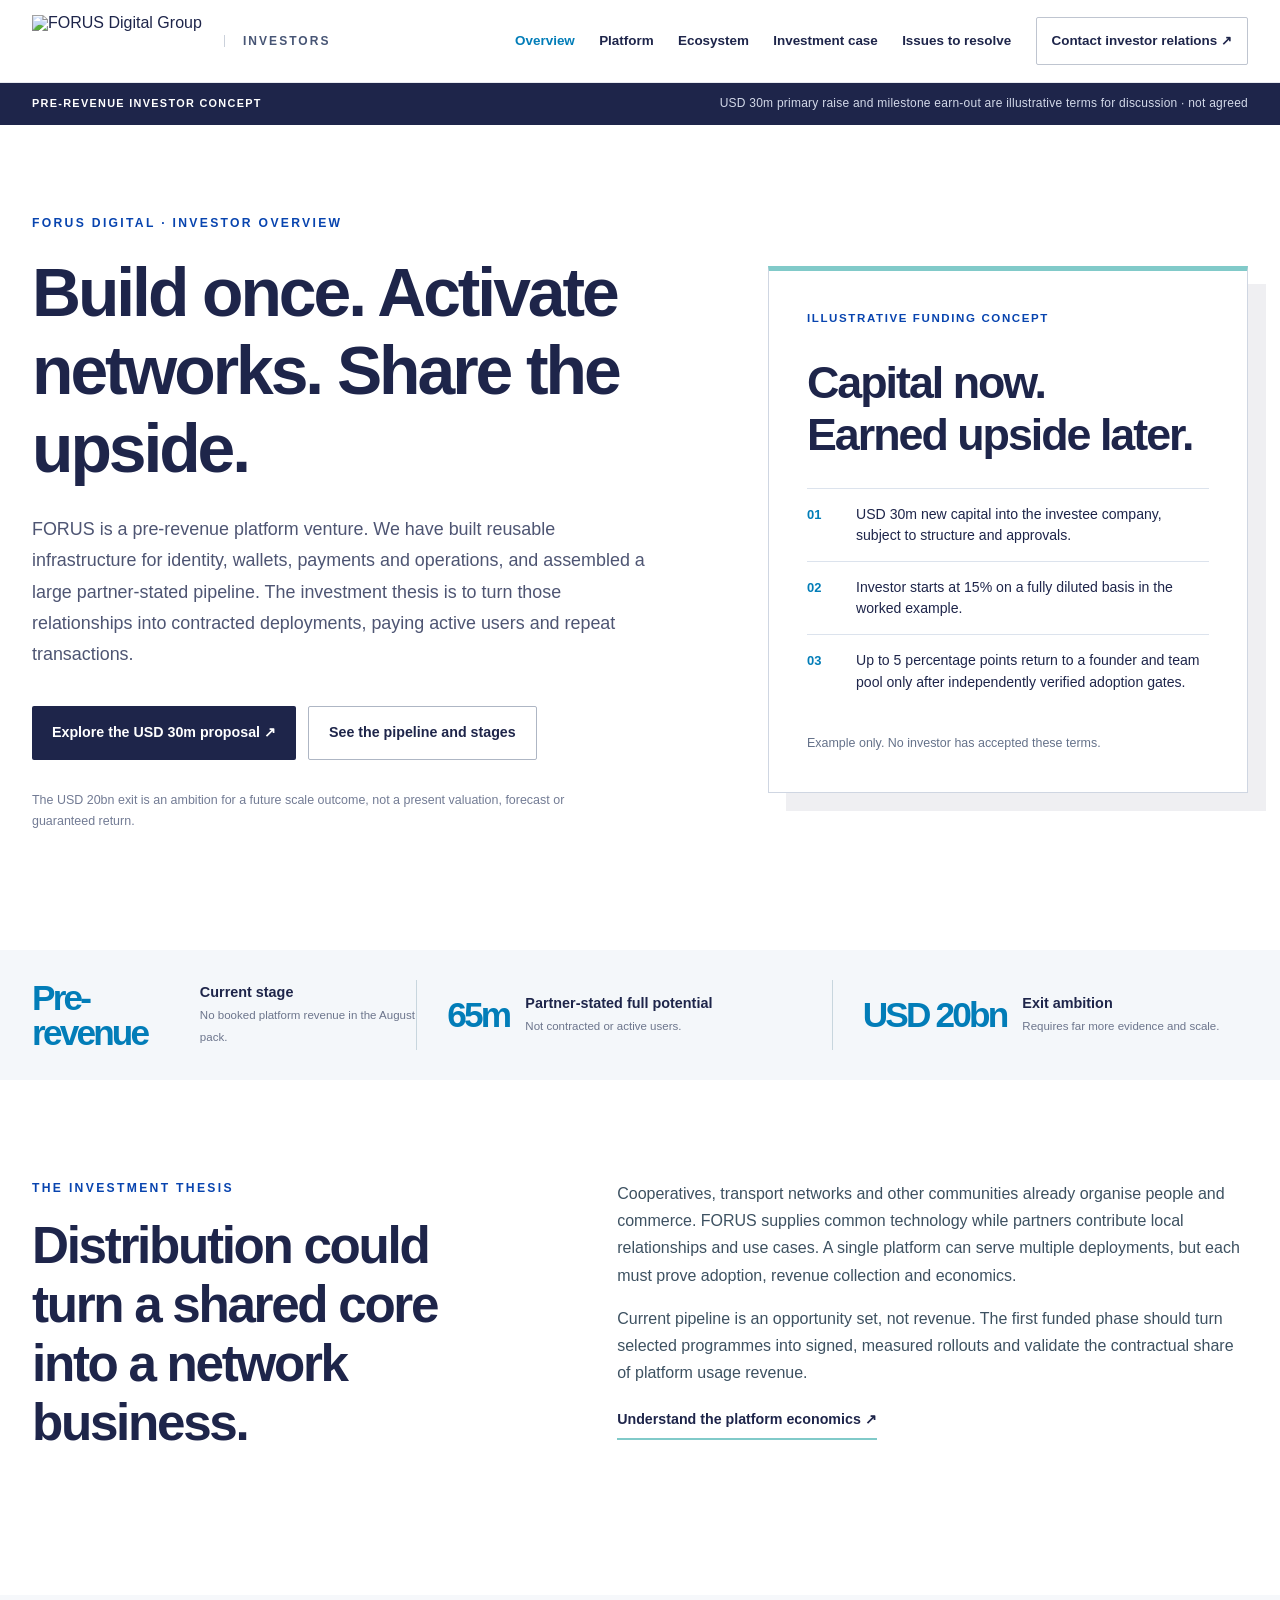
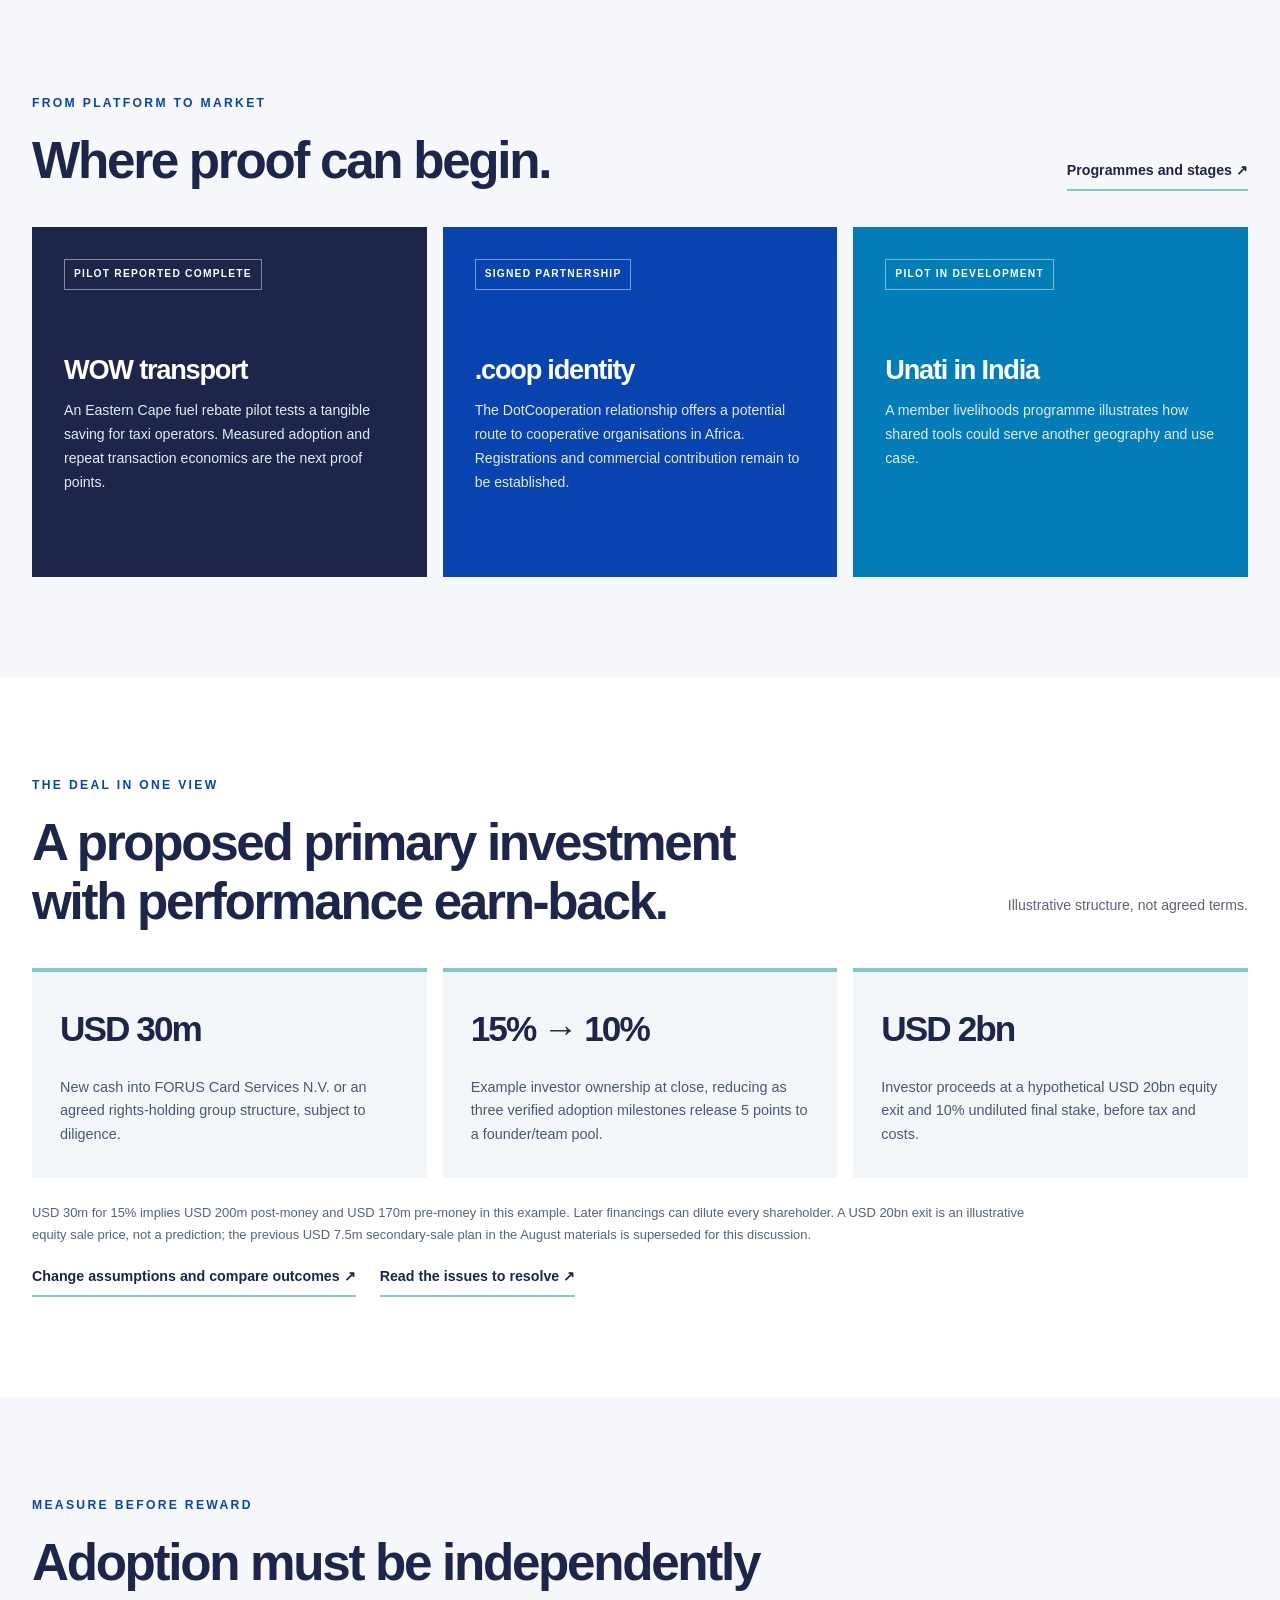
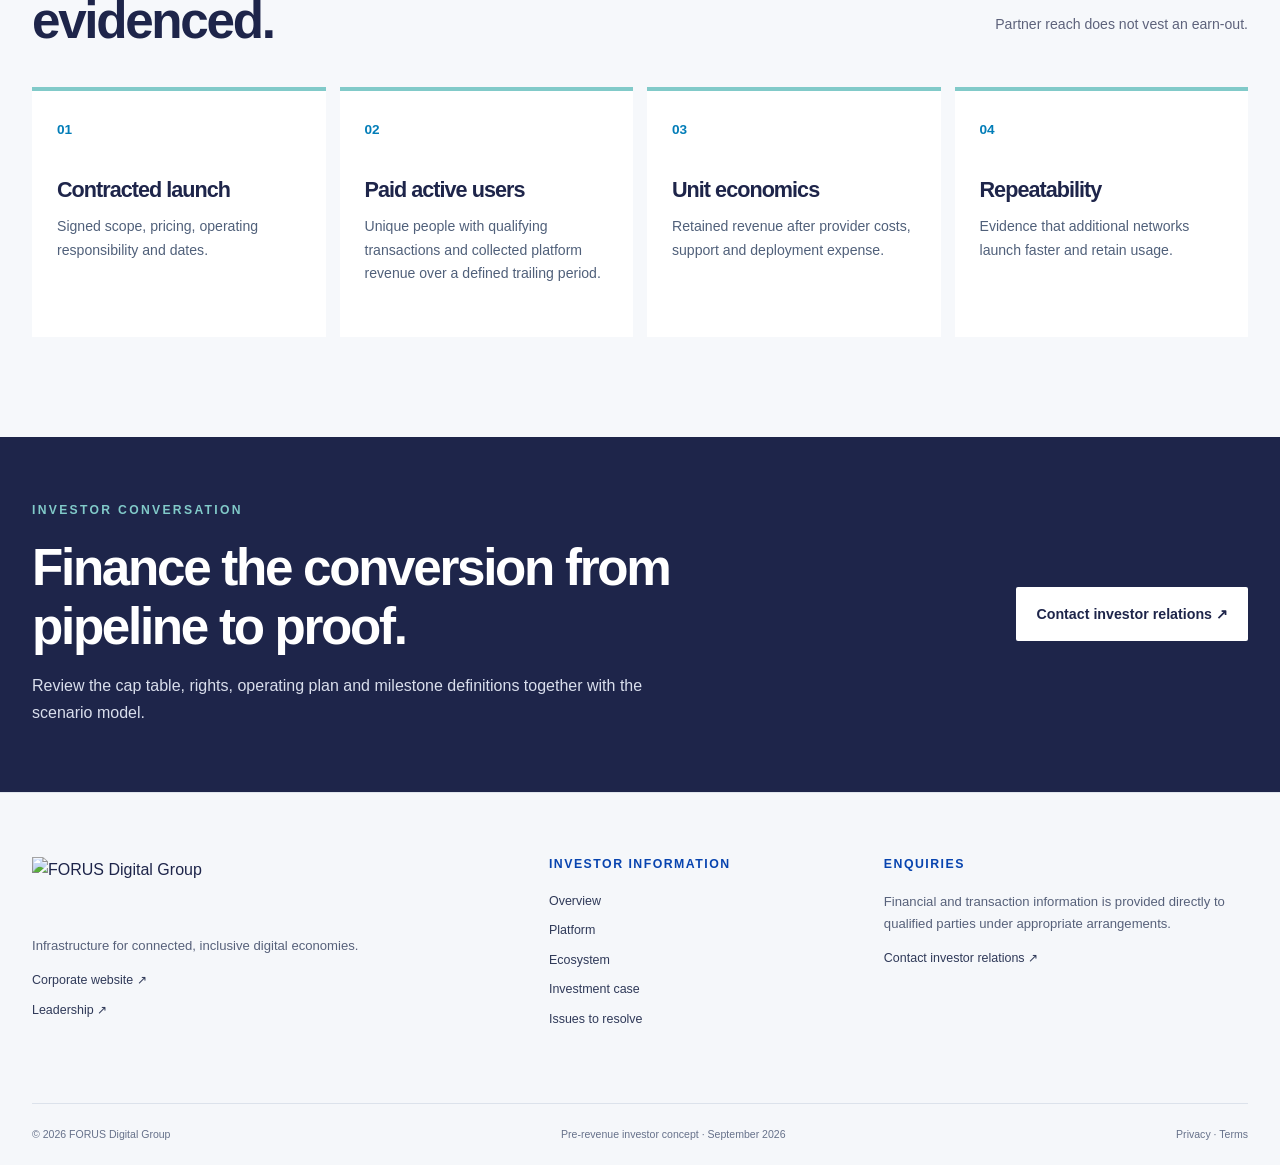
==== index.html @ 0d4bb306 "Publish FORUS investor site" ====
<!doctype html><html lang="en"><head><meta charset="utf-8"><meta name="viewport" content="width=device-width,initial-scale=1"><title>Overview | FORUS Digital Investors</title><meta name="description" content="FORUS Digital pre-revenue investor concept: USD 30m primary capital, adoption milestones and illustrative outcomes."><link rel="icon" type="image/svg+xml" href="assets/forus-icon.svg"><link rel="stylesheet" href="style.css"><script src="app.js" defer></script></head><body><a class="skip" href="#main">Skip to content</a><header class="site-header"><div class="header-inner"><a class="brand" href="index.html" aria-label="FORUS Digital investors home"><img class="corporate-logo" src="assets/forus-corporate.svg" alt="FORUS Digital Group" width="174" height="52"><span class="investor-label">Investors</span></a><button class="menu-toggle" aria-expanded="false" aria-controls="site-nav" aria-label="Open navigation">Menu <span>☰</span></button><nav id="site-nav" aria-label="Primary navigation"><a href="index.html" class="active" aria-current=page>Overview</a><a href="platform.html" class="" >Platform</a><a href="ecosystem.html" class="" >Ecosystem</a><a href="investment-case.html" class="" >Investment case</a><a href="diligence.html" class="" >Issues to resolve</a><a class="nav-contact" href="https://forus.digital/contact.html">Contact investor relations <span aria-hidden="true">↗</span></a></nav></div></header><main id="main"><div class="investor-notice"><div class="container"><strong>Pre-revenue investor concept</strong><span>USD 30m primary raise and milestone earn-out are illustrative terms for discussion · not agreed</span></div></div><section class="hero"><div class="container hero-grid"><div class="hero-copy"><p class="eyebrow">FORUS DIGITAL · INVESTOR OVERVIEW</p><h1>Build once. Activate networks. Share the upside.</h1><p class="hero-lead">FORUS is a pre-revenue platform venture. We have built reusable infrastructure for identity, wallets, payments and operations, and assembled a large partner-stated pipeline. The investment thesis is to turn those relationships into contracted deployments, paying active users and repeat transactions.</p><div class="hero-actions"><a class="button primary" href="investment-case.html">Explore the USD 30m proposal ↗</a><a class="button ghost" href="ecosystem.html">See the pipeline and stages</a></div><p class="hero-note">The USD 20bn exit is an ambition for a future scale outcome, not a present valuation, forecast or guaranteed return.</p></div><div class="model-card"><p class="deal-label">ILLUSTRATIVE FUNDING CONCEPT</p><h2>Capital now.<br>Earned upside later.</h2><div class="model-row"><b>01</b><span>USD 30m new capital into the investee company, subject to structure and approvals.</span></div><div class="model-row"><b>02</b><span>Investor starts at 15% on a fully diluted basis in the worked example.</span></div><div class="model-row"><b>03</b><span>Up to 5 percentage points return to a founder and team pool only after independently verified adoption gates.</span></div><p>Example only. No investor has accepted these terms.</p></div></div></section>
<section class="signal-strip"><div class="container signal-inner value-strip"><div><span class="signal-number">Pre-revenue</span><span class="signal-text">Current stage<br><small>No booked platform revenue in the August pack.</small></span></div><div><span class="signal-number">65m</span><span class="signal-text">Partner-stated full potential<br><small>Not contracted or active users.</small></span></div><div><span class="signal-number">USD 20bn</span><span class="signal-text">Exit ambition<br><small>Requires far more evidence and scale.</small></span></div></div></section>
<section class="section container split-intro"><div><p class="eyebrow">THE INVESTMENT THESIS</p><h2>Distribution could turn a shared core into a network business.</h2></div><div><p>Cooperatives, transport networks and other communities already organise people and commerce. FORUS supplies common technology while partners contribute local relationships and use cases. A single platform can serve multiple deployments, but each must prove adoption, revenue collection and economics.</p><p>Current pipeline is an opportunity set, not revenue. The first funded phase should turn selected programmes into signed, measured rollouts and validate the contractual share of platform usage revenue.</p><a class="text-link" href="platform.html">Understand the platform economics ↗</a></div></section>
<section class="section muted"><div class="container"><div class="section-head"><div><p class="eyebrow">FROM PLATFORM TO MARKET</p><h2>Where proof can begin.</h2></div><a class="text-link" href="ecosystem.html">Programmes and stages ↗</a></div><div class="feature-grid"><article class="feature-card orange"><span class="tag">PILOT REPORTED COMPLETE</span><h3>WOW transport</h3><p>An Eastern Cape fuel rebate pilot tests a tangible saving for taxi operators. Measured adoption and repeat transaction economics are the next proof points.</p></article><article class="feature-card navy"><span class="tag">SIGNED PARTNERSHIP</span><h3>.coop identity</h3><p>The DotCooperation relationship offers a potential route to cooperative organisations in Africa. Registrations and commercial contribution remain to be established.</p></article><article class="feature-card sky"><span class="tag">PILOT IN DEVELOPMENT</span><h3>Unati in India</h3><p>A member livelihoods programme illustrates how shared tools could serve another geography and use case.</p></article></div></div></section>
<section class="section container"><div class="section-head"><div><p class="eyebrow">THE DEAL IN ONE VIEW</p><h2>A proposed primary investment with performance earn-back.</h2></div><p>Illustrative structure, not agreed terms.</p></div><div class="ownership-grid"><div><strong>USD 30m</strong><span>New cash into FORUS Card Services N.V. or an agreed rights-holding group structure, subject to diligence.</span></div><div><strong>15% → 10%</strong><span>Example investor ownership at close, reducing as three verified adoption milestones release 5 points to a founder/team pool.</span></div><div><strong>USD 2bn</strong><span>Investor proceeds at a hypothetical USD 20bn equity exit and 10% undiluted final stake, before tax and costs.</span></div></div><p class="small-explain">USD 30m for 15% implies USD 200m post-money and USD 170m pre-money in this example. Later financings can dilute every shareholder. A USD 20bn exit is an illustrative equity sale price, not a prediction; the previous USD 7.5m secondary-sale plan in the August materials is superseded for this discussion.</p><a class="text-link" href="investment-case.html">Change assumptions and compare outcomes ↗</a><a class="text-link secondary-link" href="diligence.html">Read the issues to resolve ↗</a></section>
<section class="section muted"><div class="container"><div class="section-head"><div><p class="eyebrow">MEASURE BEFORE REWARD</p><h2>Adoption must be independently evidenced.</h2></div><p>Partner reach does not vest an earn-out.</p></div><div class="proof-grid"><article><span>01</span><h3>Contracted launch</h3><p>Signed scope, pricing, operating responsibility and dates.</p></article><article><span>02</span><h3>Paid active users</h3><p>Unique people with qualifying transactions and collected platform revenue over a defined trailing period.</p></article><article><span>03</span><h3>Unit economics</h3><p>Retained revenue after provider costs, support and deployment expense.</p></article><article><span>04</span><h3>Repeatability</h3><p>Evidence that additional networks launch faster and retain usage.</p></article></div></div></section>
<section class="callout"><div class="container callout-inner"><div><p class="eyebrow light">INVESTOR CONVERSATION</p><h2>Finance the conversion from pipeline to proof.</h2><p>Review the cap table, rights, operating plan and milestone definitions together with the scenario model.</p></div><a class="button white" href="https://forus.digital/contact.html">Contact investor relations ↗</a></div></section></main><footer class="footer"><div class="container footer-main"><div><img class="footer-corporate-logo" src="assets/forus-corporate.svg" alt="FORUS Digital Group" width="200" height="60"><p>Infrastructure for connected, inclusive digital economies.</p><a href="https://forus.digital/">Corporate website ↗</a><a href="https://forus.digital/leadership.html">Leadership ↗</a></div><div><h3>Investor information</h3><a href="index.html" class="active" aria-current=page>Overview</a><a href="platform.html" class="" >Platform</a><a href="ecosystem.html" class="" >Ecosystem</a><a href="investment-case.html" class="" >Investment case</a><a href="diligence.html" class="" >Issues to resolve</a></div><div><h3>Enquiries</h3><p>Financial and transaction information is provided directly to qualified parties under appropriate arrangements.</p><a href="https://forus.digital/contact.html">Contact investor relations ↗</a></div></div><div class="container footer-bottom"><span>© 2026 FORUS Digital Group</span><span>Pre-revenue investor concept · September 2026</span><span><a href="https://forus.digital/privacy">Privacy</a> · <a href="https://forus.digital/terms">Terms</a></span></div></footer></body></html>
---- style.css ----
@font-face{font-family:Montserrat;src:url('assets/montserrat-400.ttf')}@font-face{font-family:Montserrat;src:url('assets/montserrat-500.ttf');font-weight:500}@font-face{font-family:Montserrat;src:url('assets/montserrat-600.ttf');font-weight:600}@font-face{font-family:Montserrat;src:url('assets/montserrat-700.ttf');font-weight:700}@font-face{font-family:Montserrat;src:url('assets/montserrat-800.ttf');font-weight:800}
:root{--ink:#102031;--deep:#0b1929;--navy:#152d44;--orange:#fa6a3d;--cream:#f4f7f8;--line:#dce3e8;--muted:#516475;--sky:#dceff4}*{box-sizing:border-box}html{scroll-behavior:smooth}body{margin:0;color:var(--ink);background:#fff;font-family:Montserrat,Arial,sans-serif;font-size:16px;line-height:1.65}a{color:inherit;text-decoration:none}button{font:inherit}img{max-width:100%;height:auto}h1,h2,h3,p{margin-top:0}h1,h2,h3{line-height:1.15;letter-spacing:-.045em}h1{font-size:clamp(3rem,5.3vw,5.6rem);font-weight:700}h2{font-size:clamp(2.3rem,4vw,4rem);font-weight:700}h3{font-size:1.35rem}p{line-height:1.7}.container{width:min(1220px,calc(100% - 64px));margin:auto}.skip{position:absolute;left:-999px;top:8px;background:#fff;padding:12px;z-index:30}.skip:focus{left:8px}.site-header{background:#fff;border-bottom:1px solid var(--line);position:relative;z-index:10}.header-inner{width:min(1360px,calc(100% - 64px));min-height:86px;margin:auto;display:flex;align-items:center;justify-content:space-between;gap:24px}.brand{display:flex;align-items:center;gap:12px;line-height:1;color:var(--ink);flex:none}.mark{width:36px;height:36px;display:grid;place-items:center;border-radius:6px;background:var(--ink);color:var(--orange);font-size:27px;font-weight:800;line-height:1}.brand-name{font-size:1.25rem;font-weight:800;letter-spacing:-.07em}.brand-name>span,.footer-logo span{font-weight:500}.brand-name small{display:block;font-weight:600;font-size:.6rem;letter-spacing:.16em;margin-top:6px;color:#667887}nav{display:flex;align-items:center;gap:clamp(14px,1.9vw,30px)}nav a{font-size:.84rem;font-weight:600;white-space:nowrap;padding:10px 0}nav a:hover,nav a.active{color:#d84e29}nav .nav-contact{background:var(--ink);color:#fff;padding:12px 15px;border-radius:3px}nav .nav-contact:hover{background:#263f58;color:#fff}.menu-toggle{display:none;border:0;background:none;color:var(--ink);font-weight:700;cursor:pointer}.hero{background:var(--deep);color:#fff;position:relative;overflow:hidden}.hero:before{content:"";position:absolute;inset:0;background:linear-gradient(110deg,rgba(11,25,41,.96) 15%,rgba(20,47,69,.92)),repeating-linear-gradient(90deg,transparent 0 88px,rgba(255,255,255,.08) 89px 90px);pointer-events:none}.hero-grid{position:relative;display:grid;grid-template-columns:1.13fr .87fr;align-items:center;gap:70px;padding:96px 0 100px}.hero-copy h1{max-width:760px;margin:22px 0 26px}.hero-lead{font-size:1.12rem;line-height:1.75;max-width:620px;color:#d4e0e7}.eyebrow{font-size:.76rem;line-height:1.4;letter-spacing:.19em;font-weight:800;color:#c55232;margin-bottom:20px}.eyebrow.light{color:#ff9f7e}.hero-actions{display:flex;gap:12px;flex-wrap:wrap;margin-top:35px}.button{font-size:.89rem;line-height:1.3;font-weight:700;display:inline-flex;align-items:center;justify-content:space-between;gap:25px;min-height:54px;padding:15px 20px;border-radius:3px;transition:transform .15s,background .15s}.button:hover{transform:translateY(-2px)}.button.primary{background:var(--orange);color:#152436}.button.primary:hover{background:#ff8965}.button.ghost{border:1px solid #627789;color:#fff}.button.white{background:#fff;color:var(--ink)}.hero-note{font-size:.78rem;color:#9eb2c2;margin-top:30px;max-width:580px}.hero-panel{background:#173149;border:1px solid #486075;box-shadow:20px 20px 0 rgba(4,15,28,.28);padding:34px;max-width:480px;justify-self:end;width:100%}.panel-top,.panel-bottom{display:flex;justify-content:space-between;gap:12px;color:#a8c1d1;font-size:.7rem;font-weight:700;letter-spacing:.12em}.panel-heading{font-size:clamp(2rem,3vw,2.9rem);line-height:1.25;letter-spacing:-.05em;font-weight:700;margin:55px 0 34px}.panel-heading em{font-style:normal;color:var(--orange)}.flow-list>div{display:flex;gap:17px;align-items:center;border-top:1px solid #506476;padding:13px 0}.flow-list b{font-size:.8rem;color:var(--orange)}.flow-list span{font-size:.84rem}.panel-bottom{border-top:1px solid #506476;padding-top:25px;margin-top:20px}.signal-strip{background:#eaf1f4;padding:30px 0}.signal-inner{display:grid;grid-template-columns:repeat(3,1fr);gap:30px}.signal-inner>div{display:flex;align-items:center;gap:16px;border-right:1px solid #c8d6de}.signal-inner>div:last-child{border:0}.signal-number{font-size:3.6rem;line-height:1;font-weight:700;letter-spacing:-.08em;color:#193d58}.signal-text{font-size:.9rem;line-height:1.5;font-weight:700}.signal-text small{font-size:.72rem;font-weight:500;color:var(--muted)}.signal-foot,.source-line{font-size:.75rem;color:#617382;margin-top:15px;margin-bottom:0}.signal-foot a,.source-line a{text-decoration:underline}.section{padding-top:100px;padding-bottom:100px}.split-intro,.two-col{display:grid;grid-template-columns:.88fr 1.12fr;gap:clamp(45px,7vw,120px)}.split-intro p:not(.eyebrow),.two-col>div>p:not(.eyebrow){color:#3d5161;font-size:1rem}.text-link{display:inline-flex;font-weight:700;border-bottom:2px solid var(--orange);padding:6px 0;color:#173850;font-size:.89rem}.muted{background:var(--cream)}.section-head{display:flex;justify-content:space-between;gap:32px;align-items:end;margin-bottom:36px}.section-head h2{max-width:770px;margin-bottom:0}.section-head>p{max-width:270px;color:var(--muted);font-size:.88rem}.feature-grid{display:grid;grid-template-columns:repeat(3,1fr);gap:16px}.feature-card{display:flex;flex-direction:column;min-height:350px;padding:32px;color:#fff}.feature-card.orange{background:#a94b32}.feature-card.navy{background:#162f47}.feature-card.sky{background:#276678}.feature-card h3{font-size:1.7rem;margin:64px 0 14px}.feature-card p{font-size:.85rem;color:#e7eef1}.feature-card a{margin-top:auto;font-weight:700;font-size:.8rem}.tag{border:1px solid #ffffff75;align-self:flex-start;padding:6px 9px;font-size:.64rem;font-weight:800;letter-spacing:.12em}.thesis-grid{display:grid;grid-template-columns:.8fr 1.2fr;gap:90px}.thesis-items>div{display:grid;grid-template-columns:44px 1fr;border-top:1px solid var(--line);padding:22px 0}.thesis-items>div span{font-weight:800;color:#e5633a}.thesis-items h3,.thesis-items p{grid-column:2}.thesis-items h3{margin:0}.thesis-items p{font-size:.86rem;color:var(--muted);margin:8px 0 0}.callout{background:#12344c;color:#fff;padding:65px 0}.callout-inner{display:flex;justify-content:space-between;gap:30px;align-items:center}.callout h2{max-width:800px;margin-bottom:15px}.callout p:not(.eyebrow){color:#c6d6e2;max-width:660px;margin:0}.page-hero{color:#fff;background:#10283d;padding:86px 0 96px;background-image:linear-gradient(100deg,#10283d 40%,rgba(23,66,88,.92)),repeating-linear-gradient(0deg,transparent 0 79px,#ffffff12 80px 81px)}.page-hero h1{max-width:1030px;margin:18px 0 24px}.page-hero p:not(.eyebrow){font-size:1.1rem;color:#d4e1e8;max-width:850px;margin:0}.capability-grid{display:grid;grid-template-columns:repeat(3,1fr);border-top:1px solid var(--line);border-left:1px solid var(--line)}.capability-grid article{min-height:245px;padding:28px;border-right:1px solid var(--line);border-bottom:1px solid var(--line)}.capability-grid article>span,.diligence-grid article>span{color:#e2623b;font-size:.77rem;font-weight:800}.capability-grid h3{margin:46px 0 12px}.capability-grid p,.diligence-grid li{font-size:.86rem;color:#526879}.timeline>div{display:grid;grid-template-columns:55px 1fr;border-top:1px solid #cfdae0;padding:26px 0}.timeline b{color:#d85b36}.timeline h3{margin:0 0 8px}.timeline p{color:var(--muted);font-size:.89rem;margin:0}.portfolio{border-top:1px solid var(--line)}.portfolio article{display:grid;grid-template-columns:98px 1fr 32px;gap:26px;align-items:start;border-bottom:1px solid var(--line);padding:32px 0}.portfolio img,.portfolio-icon{width:80px;height:80px;object-fit:contain;padding:10px;background:#f5f8fa;border:1px solid #e0e7eb}.portfolio-icon{display:grid;place-items:center;font-size:2rem;font-weight:800;color:#e0623c}.portfolio h3{font-size:1.5rem;margin:12px 0 10px}.portfolio p{color:#405566;margin-bottom:12px;max-width:850px;font-size:.9rem}.portfolio small{font-weight:700;color:#748595;font-size:.7rem;text-transform:uppercase;letter-spacing:.1em}.portfolio article>a{font-size:1.5rem;color:#c25536}.status{font-size:.68rem;text-transform:uppercase;letter-spacing:.12em;font-weight:800}.status.live{color:#17745c}.status.pilot{color:#b35c22}.status.partner{color:#245f86}.status.develop{color:#79578b}.metrics-table>div{display:grid;grid-template-columns:145px 1fr;gap:20px;border-top:1px solid #cbd8df;padding:22px 0;font-size:.9rem}.metrics-table span{color:var(--muted)}.driver-grid{display:grid;grid-template-columns:repeat(4,1fr);gap:12px}.driver-grid article{background:#132f47;color:#fff;min-height:310px;padding:25px}.driver-grid b{color:var(--orange);font-size:.8rem}.driver-grid h3{margin:60px 0 12px}.driver-grid p{font-size:.81rem;color:#c8d8e2}.priority-list>div{display:grid;grid-template-columns:52px 1fr;border-top:1px solid #cbd8df;padding:20px 0}.priority-list>div>span{font-size:.78rem;color:#d45935;font-weight:800}.priority-list h3{margin:0 0 8px}.priority-list p{font-size:.84rem;color:#566a77;margin:0}.risk-section>div:first-child{max-width:820px}.question-grid{display:grid;grid-template-columns:repeat(2,1fr);gap:30px;margin-top:32px}.question-grid article{border-top:3px solid var(--orange);padding-top:22px}.question-grid p{font-size:.85rem;color:var(--muted)}.diligence-grid{display:grid;grid-template-columns:repeat(2,1fr);gap:16px}.diligence-grid article{border:1px solid var(--line);padding:28px;min-height:270px}.diligence-grid h3{margin:25px 0 15px}.diligence-grid ul{margin:0;padding-left:20px}.diligence-grid li{margin:8px 0}.contact-section{padding:50px 0;background:#eaf1f4}.contact-card{background:#15344b;color:#fff;padding:55px;display:flex;align-items:center;justify-content:space-between;gap:30px}.contact-card p:not(.eyebrow){color:#c3d3df;max-width:600px}.source-links{display:grid;gap:12px}.source-links a{font-weight:700;color:#164e6a;text-decoration:underline;text-decoration-color:#e5643b;text-underline-offset:4px}.source-links p{color:var(--muted);font-size:.78rem;margin-top:18px}.footer{background:#0a1826;color:#e5edf2}.footer-main{display:grid;grid-template-columns:1.2fr .7fr 1fr;gap:80px;padding:64px 0}.footer-logo{font-size:1.65rem;letter-spacing:-.07em;font-weight:800}.footer-main p{color:#a9bdcc;font-size:.82rem}.footer-main a{display:block;color:#d7e3ea;font-size:.78rem;margin:9px 0}.footer-main h3{font-size:.77rem;letter-spacing:.12em;text-transform:uppercase;margin-bottom:20px;color:#ff9874}.footer-bottom{border-top:1px solid #324658;padding:22px 0;display:flex;justify-content:space-between;gap:12px;color:#91a8b8;font-size:.66rem}a:focus-visible,button:focus-visible{outline:3px solid var(--orange);outline-offset:3px}
@media(max-width:1050px){.header-inner{width:min(100% - 40px,1360px)}.menu-toggle{display:block}.site-header nav{display:none;position:absolute;top:86px;left:0;right:0;background:#fff;padding:22px 30px;border-bottom:1px solid var(--line);box-shadow:0 16px 20px #10203118}.site-header nav.open{display:flex;flex-direction:column;align-items:stretch;gap:2px}.site-header nav a{padding:10px}.hero-grid{gap:35px}.hero-panel{padding:25px}.driver-grid{grid-template-columns:repeat(2,1fr)}}
@media(max-width:760px){.container{width:calc(100% - 36px)}.header-inner{width:calc(100% - 36px);min-height:72px}.site-header nav{top:72px}.brand-name{font-size:1.05rem}.brand-name small{font-size:.5rem}.hero-grid{display:block;padding:70px 0}.hero-copy h1{font-size:clamp(2.7rem,11vw,4rem)}.hero-panel{margin:50px 0 0;max-width:none;box-shadow:10px 10px 0 #071627}.signal-inner{grid-template-columns:1fr;gap:16px}.signal-inner>div{border-right:0;border-bottom:1px solid #c8d6de;padding-bottom:14px}.section{padding-top:65px;padding-bottom:65px}.split-intro,.two-col,.thesis-grid{display:block}.section-head{display:block}.section-head .text-link{margin-top:14px}.feature-grid,.capability-grid,.diligence-grid,.question-grid{grid-template-columns:1fr}.feature-card{min-height:310px}.thesis-items{margin-top:32px}.callout-inner,.contact-card{display:block}.callout .button,.contact-card .button{margin-top:28px}.page-hero{padding:65px 0}.portfolio article{grid-template-columns:62px 1fr 20px;gap:14px}.portfolio img,.portfolio-icon{width:58px;height:58px}.portfolio h3{font-size:1.2rem}.portfolio p{font-size:.81rem}.metrics-table>div{grid-template-columns:1fr;gap:4px}.driver-grid{grid-template-columns:1fr}.driver-grid article{min-height:240px}.driver-grid h3{margin-top:35px}.footer-main{grid-template-columns:1fr;gap:30px}.footer-bottom{display:block}.footer-bottom span{display:block;margin:7px 0}.contact-card{padding:30px}}
@media(prefers-reduced-motion:reduce){html{scroll-behavior:auto}.button{transition:none}}
/* FORUS Digital Group visual language, aligned with forus.digital */
:root{--ink:#1e254a;--deep:#1e254a;--navy:#1e254a;--orange:#027db8;--cream:#f6f8fb;--line:#dce1e9;--muted:#5d627b;--sky:#eaf4f6}
body{color:#1e254a}.site-header{border-bottom:1px solid #e7e9ef}.header-inner{min-height:82px}.brand{gap:18px}.corporate-logo{width:174px;height:auto;display:block}.investor-label{font-size:.75rem;font-weight:700;text-transform:uppercase;letter-spacing:.17em;border-left:1px solid #cbd1db;padding-left:18px;color:#475575}.site-header nav a:hover,.site-header nav a.active{color:#027db8}.site-header nav .nav-contact{background:transparent;border:1px solid #bfc5d0;color:#1e254a;border-radius:2px}.site-header nav .nav-contact:hover{color:#fff;background:#1e254a}.eyebrow{color:#0844af}.eyebrow.light{color:#0844af}.hero{background:#fff;color:#1e254a}.hero:before{background:url('assets/network.svg') center/cover no-repeat;opacity:.8}.hero-grid{padding:90px 0 105px}.hero-copy h1{font-weight:700;max-width:780px}.hero-lead{color:#4e5573}.hero-note{color:#727b94}.button{border-radius:2px}.button.primary{background:#1e254a;color:#fff}.button.primary:hover{background:#334075}.button.ghost{color:#1e254a;border-color:#aeb6c4;background:#fff}.button.ghost:hover{background:#f1f5fa}.hero-panel{background:#f7fafc;border:1px solid #dae2eb;border-top:5px solid #81cac9;box-shadow:18px 18px 0 rgba(30,37,74,.08);color:#1e254a}.panel-top,.panel-bottom{color:#67718c}.panel-heading em{color:#027db8}.flow-list>div,.panel-bottom{border-color:#d7dfe8}.flow-list b{color:#0844af}.signal-strip{background:#f4f7fa}.signal-number{color:#1e254a}.signal-text small{color:#6c758c}.text-link{border-color:#81cac9;color:#1e254a}.feature-card.orange{background:#1e254a}.feature-card.navy{background:#0844af}.feature-card.sky{background:#027db8}.feature-card p{color:#e7eaf1}.thesis-items>div span,.priority-list>div>span,.timeline b,.driver-grid b,.capability-grid article>span,.diligence-grid article>span{color:#027db8}.callout{background:#1e254a}.callout .eyebrow.light,.contact-card .eyebrow.light{color:#81cac9}.callout p:not(.eyebrow){color:#d9deec}.page-hero{background:#fff;color:#1e254a;background-image:url('assets/network.svg');background-size:cover;background-position:center;border-bottom:1px solid #e4e7ed}.page-hero p:not(.eyebrow){color:#4f5975}.page-hero .eyebrow.light{color:#0844af}.portfolio article>a{color:#027db8}.driver-grid article{background:#1e254a}.driver-grid p{color:#d8ddec}.question-grid article{border-top-color:#81cac9}.contact-section{background:#eef3f7}.contact-card{background:#1e254a}.source-links a{color:#0844af;text-decoration-color:#81cac9}.footer{background:#f5f7fa;color:#1e254a;border-top:1px solid #e0e5ec}.footer-corporate-logo{display:block;width:200px;height:auto;margin-bottom:18px}.footer-main p{color:#57617a}.footer-main a{color:#2f3958}.footer-main h3{color:#0844af}.footer-bottom{border-color:#dce2eb;color:#66718a}a:focus-visible,button:focus-visible{outline-color:#027db8}
@media(max-width:760px){.corporate-logo{width:132px}.investor-label{font-size:.6rem;padding-left:10px}.brand{gap:10px}.hero-grid{padding:65px 0}.hero-panel{box-shadow:9px 9px 0 rgba(30,37,74,.08)}}
.investor-notice{background:#1e254a;color:#fff;font-size:.72rem;letter-spacing:.02em}.investor-notice .container{display:flex;justify-content:space-between;gap:16px;align-items:center;padding:11px 0}.investor-notice strong{text-transform:uppercase;letter-spacing:.12em;font-size:.68rem}.investor-notice span{color:#d3d9e9}.deal-card{background:#fff;border:1px solid #cfd6e2;border-top:5px solid #81cac9;padding:34px;box-shadow:18px 18px 0 rgba(30,37,74,.07);max-width:480px;justify-self:end;width:100%}.deal-label{font-size:.72rem;font-weight:800;letter-spacing:.14em;color:#0844af}.deal-big{font-size:clamp(2.6rem,4.1vw,4.3rem);line-height:1.1;letter-spacing:-.06em;font-weight:700;margin:33px 0 18px}.deal-card>p:not(.deal-label){color:#44516d}.deal-grid{display:grid;grid-template-columns:1fr 1fr;gap:15px;border-top:1px solid #dce3ed;border-bottom:1px solid #dce3ed;padding:22px 0;margin:25px 0}.deal-grid strong{display:block;font-size:1.18rem;letter-spacing:-.03em}.deal-grid span{display:block;color:#6b7489;font-size:.73rem;line-height:1.5}.deal-card .deal-caveat{font-size:.75rem;line-height:1.65;margin:0}.signal-inner .signal-number{font-size:clamp(2.5rem,4vw,3.5rem)}.allocation-bar{display:flex;overflow:hidden;border-radius:3px;margin-top:32px;background:#dbe4ed}.allocation-bar span{display:grid;place-items:center;min-height:72px;color:white;font-weight:800;border-right:2px solid white}.allocation-bar span:nth-child(1){background:#1e254a}.allocation-bar span:nth-child(2){background:#0844af}.allocation-bar span:nth-child(3){background:#027db8}.allocation-bar span:nth-child(4){background:#2d8d98;border:0}.allocation-key{display:grid;grid-template-columns:repeat(4,1fr);gap:16px;margin-top:18px}.allocation-key div{border-top:3px solid #1e254a;padding:15px 0}.allocation-key div:nth-child(2){border-color:#0844af}.allocation-key div:nth-child(3){border-color:#027db8}.allocation-key div:nth-child(4){border-color:#2d8d98}.allocation-key b{display:block;font-size:1.25rem}.allocation-key span{font-size:.76rem;color:#5b6680}.calculation{border-top:1px solid #cfd7e2;max-width:850px}.calculation>div{display:flex;justify-content:space-between;gap:25px;padding:19px 4px;border-bottom:1px solid #cfd7e2}.calculation span{color:#42516d}.calculation strong{white-space:nowrap;font-size:1.14rem}.calculation .result{background:#eaf3f7;padding:23px 18px;font-weight:700}.small-explain{font-size:.81rem;line-height:1.72;color:#56647b;margin-top:24px;max-width:1000px}.pipeline-table-wrap{overflow-x:auto}.pipeline-table{border-collapse:collapse;width:100%;min-width:680px;text-align:left}.pipeline-table th,.pipeline-table td{padding:19px 18px;border-bottom:1px solid #d5dce6;font-size:.88rem;vertical-align:top}.pipeline-table thead th{background:#1e254a;color:#fff;font-size:.72rem;text-transform:uppercase;letter-spacing:.08em}.pipeline-table tbody th{font-weight:700}.pipeline-table tbody tr:nth-child(even){background:#f5f8fb}.pipeline-table tfoot{background:#e1edf2;font-weight:800}.pipeline-table tfoot th,.pipeline-table tfoot td{border-bottom:0}.transaction-steps{display:grid;grid-template-columns:repeat(3,1fr);gap:16px}.transaction-steps article{border:1px solid #d7dfe9;border-top:4px solid #81cac9;padding:28px;min-height:260px}.transaction-steps b{display:grid;place-items:center;width:38px;height:38px;border-radius:50%;background:#1e254a;color:#fff}.transaction-steps h3{margin:30px 0 10px}.transaction-steps p,.diligence-grid p{font-size:.84rem;color:#53617b}.uses{border-top:1px solid #cdd7e2}.uses>div{display:grid;grid-template-columns:140px 1fr;gap:20px;border-bottom:1px solid #cdd7e2;padding:20px 0}.uses strong{font-size:1.15rem}.uses span{color:#4f5e76;font-size:.9rem}.diligence-grid article{min-height:290px}.diligence-grid article p{margin-bottom:0}.source-links p:first-child{margin-top:0}
@media(max-width:760px){.investor-notice .container{display:block}.investor-notice span{display:block;margin-top:4px}.deal-card{margin:45px 0 0;box-shadow:9px 9px 0 rgba(30,37,74,.07)}.deal-big{font-size:2.7rem}.allocation-key{grid-template-columns:repeat(2,1fr)}.transaction-steps{grid-template-columns:1fr}.uses>div{grid-template-columns:1fr;gap:4px}}
.model-check{background:#eaf3f7;padding:44px 0;border-top:1px solid #d2e5eb;border-bottom:1px solid #d2e5eb}.model-check h2{font-size:clamp(1.8rem,3vw,2.7rem)}.model-check p:not(.eyebrow){max-width:990px;color:#394862}.investor-notice{font-size:.75rem}.feature-card p{font-size:.88rem}

/* Investor value proposition and issue register */
.model-card{background:#fff;border:1px solid #cfd6e2;border-top:5px solid #81cac9;padding:38px;box-shadow:18px 18px 0 rgba(30,37,74,.07);max-width:480px;justify-self:end;width:100%}.model-card h2{font-size:clamp(2.2rem,3.5vw,3.4rem);margin:28px 0 28px}.model-card>p:last-child{font-size:.78rem;color:#65728a;margin:25px 0 0}.model-row{display:grid;grid-template-columns:35px 1fr;gap:14px;border-top:1px solid #dce3ed;padding:15px 0}.model-row b{color:#027db8;font-size:.81rem}.model-row span{font-size:.88rem;line-height:1.5}.value-strip .signal-number{font-size:2.2rem;color:#027db8}.ownership-grid{display:grid;grid-template-columns:repeat(3,1fr);gap:16px}.ownership-grid>div{padding:28px;background:#f3f7fa;border-top:4px solid #81cac9;min-height:210px}.ownership-grid strong{display:block;font-size:2.2rem;letter-spacing:-.055em;margin-bottom:18px}.ownership-grid span{display:block;color:#485873;font-size:.9rem}.issue-list{border-top:1px solid #d2dbe6}.issue-list article{display:grid;grid-template-columns:52px 1fr;gap:18px;border-bottom:1px solid #d2dbe6;padding:27px 0}.issue-id{font-size:.84rem;font-weight:800;color:#027db8}.issue-list h3{margin:0 0 9px;font-size:1.32rem}.issue-list p{color:#4e5e77;margin-bottom:7px;max-width:900px;font-size:.91rem}.issue-list b{font-size:.84rem}.issue-list b+span{font-size:.85rem}@media(max-width:760px){.model-card{margin:40px 0 0;box-shadow:9px 9px 0 rgba(30,37,74,.07)}.ownership-grid{grid-template-columns:1fr}.ownership-grid>div{min-height:auto}.issue-list article{grid-template-columns:35px 1fr;gap:10px}.issue-list h3{font-size:1.16rem}}

.secondary-link{margin-left:24px}@media(max-width:760px){.secondary-link{margin:16px 0 0;display:table}}

.proof-grid{display:grid;grid-template-columns:repeat(4,1fr);gap:14px}.proof-grid article{background:#fff;border-top:4px solid #81cac9;padding:25px;min-height:250px}.proof-grid span{color:#027db8;font-size:.85rem;font-weight:800}.proof-grid h3{margin:35px 0 12px}.proof-grid p{color:#50607a;font-size:.88rem}.proof-links{display:flex;gap:28px;flex-wrap:wrap;margin-top:26px}.structure-table{border-top:1px solid #d2dce7}.structure-table>div{display:grid;grid-template-columns:1.05fr 1.6fr .75fr;gap:25px;align-items:start;border-bottom:1px solid #d2dce7;padding:24px 0}.structure-table strong{font-size:1.05rem}.structure-table span{color:#4e5d76;font-size:.91rem}.structure-table em{font-size:.78rem;font-style:normal;color:#0844af;font-weight:700;text-transform:uppercase;letter-spacing:.04em}@media(max-width:1000px){.proof-grid{grid-template-columns:repeat(2,1fr)}}@media(max-width:760px){.proof-grid{grid-template-columns:1fr}.proof-grid article{min-height:auto}.proof-grid h3{margin-top:20px}.structure-table>div{grid-template-columns:1fr;gap:7px}}

/* Scenario model */
.milestone-grid{display:grid;grid-template-columns:repeat(3,1fr);gap:16px}.milestone-grid>div{background:#fff;padding:28px;border-top:5px solid #81cac9}.milestone-grid strong{display:block;font-size:2.7rem;line-height:1;color:#1e254a}.milestone-grid span{display:block;margin:12px 0;color:#53617b}.milestone-grid b{font-size:.9rem;color:#0844af}.scenario-controls{border:1px solid #d0dce9;background:#f7fafc;padding:28px;margin-top:28px}.preset-row{display:flex;flex-wrap:wrap;gap:8px;margin-bottom:28px}.preset-row button{font:inherit;font-size:.9rem;cursor:pointer;background:#fff;color:#1e254a;border:1px solid #bdcbdb;border-radius:3px;padding:10px 16px}.preset-row button:hover,.preset-row button:focus-visible{border-color:#0844af}.preset-row button.selected{background:#1e254a;color:#fff;border-color:#1e254a}.control-grid{display:grid;grid-template-columns:repeat(2,minmax(0,1fr));gap:22px 38px}.control-grid label{display:block;color:#40506b;font-size:.93rem}.control-grid strong{float:right;color:#1e254a;margin-left:12px}.control-grid input{display:block;width:100%;margin-top:13px;accent-color:#0844af;cursor:pointer}.result-grid{display:grid;grid-template-columns:repeat(3,1fr);gap:12px;margin:30px 0}.result-grid div{background:#1e254a;color:#fff;padding:22px}.result-grid span{display:block;font-size:.82rem;color:#bfd7ec;min-height:2.7em}.result-grid strong{display:block;font-size:clamp(1.35rem,2vw,2rem);margin-top:12px;line-height:1.12}.graph-grid{display:grid;grid-template-columns:repeat(2,minmax(0,1fr));gap:24px}.graph-grid figure{margin:0;background:#fff;border:1px solid #d7e0e9;padding:22px;min-width:0}.graph-grid figcaption{font-size:1rem;font-weight:700;margin-bottom:23px;line-height:1.35}.bar-item{margin-bottom:21px}.bar-label{display:flex;justify-content:space-between;gap:12px;font-size:.84rem;line-height:1.35}.bar-label strong{text-align:right;font-size:.84rem}.bar-track{height:17px;background:#e5ecf2;margin-top:9px}.bar-track span{display:block;height:100%;background:#027db8;min-width:1px}.bar-item:last-child .bar-track span{background:#1e254a}.bridge-note{background:#e8f0f7;border-left:4px solid #027db8;padding:17px 20px;margin-top:24px;font-size:.92rem;line-height:1.6}.signal-number{overflow-wrap:anywhere}@media(max-width:900px){.graph-grid,.result-grid{grid-template-columns:1fr}}@media(max-width:760px){.milestone-grid,.control-grid{grid-template-columns:1fr}.scenario-controls{padding:18px}.result-grid span{min-height:0}.graph-grid figure{padding:16px}}
.exit-split{display:flex;height:45px;overflow:hidden;margin:25px 0 18px;background:#e5ecf2}.exit-split span{display:grid;place-items:center;color:#fff;font-size:.9rem;font-weight:800}.exit-split span:nth-child(1){background:#1e254a}.exit-split span:nth-child(2){background:#027db8;min-width:2.5rem}.exit-split span:nth-child(3){background:#2d8d98}.exit-legend{display:grid;grid-template-columns:repeat(3,1fr);gap:18px}.exit-legend div{border-top:3px solid #1e254a;padding-top:15px}.exit-legend div:nth-child(2){border-color:#027db8}.exit-legend div:nth-child(3){border-color:#2d8d98}.exit-legend b{display:block;font-size:1.45rem}.exit-legend span{display:block;color:#4e5d76;font-size:.9rem;margin-top:5px}@media(max-width:760px){.exit-legend{grid-template-columns:1fr}}
.preset-note{font-size:.85rem;color:#52617b;margin:0 0 24px;max-width:980px}.case-table{margin-top:38px}.case-table caption{text-align:left;font-weight:700;font-size:1.15rem;margin-bottom:14px;color:#1e254a}
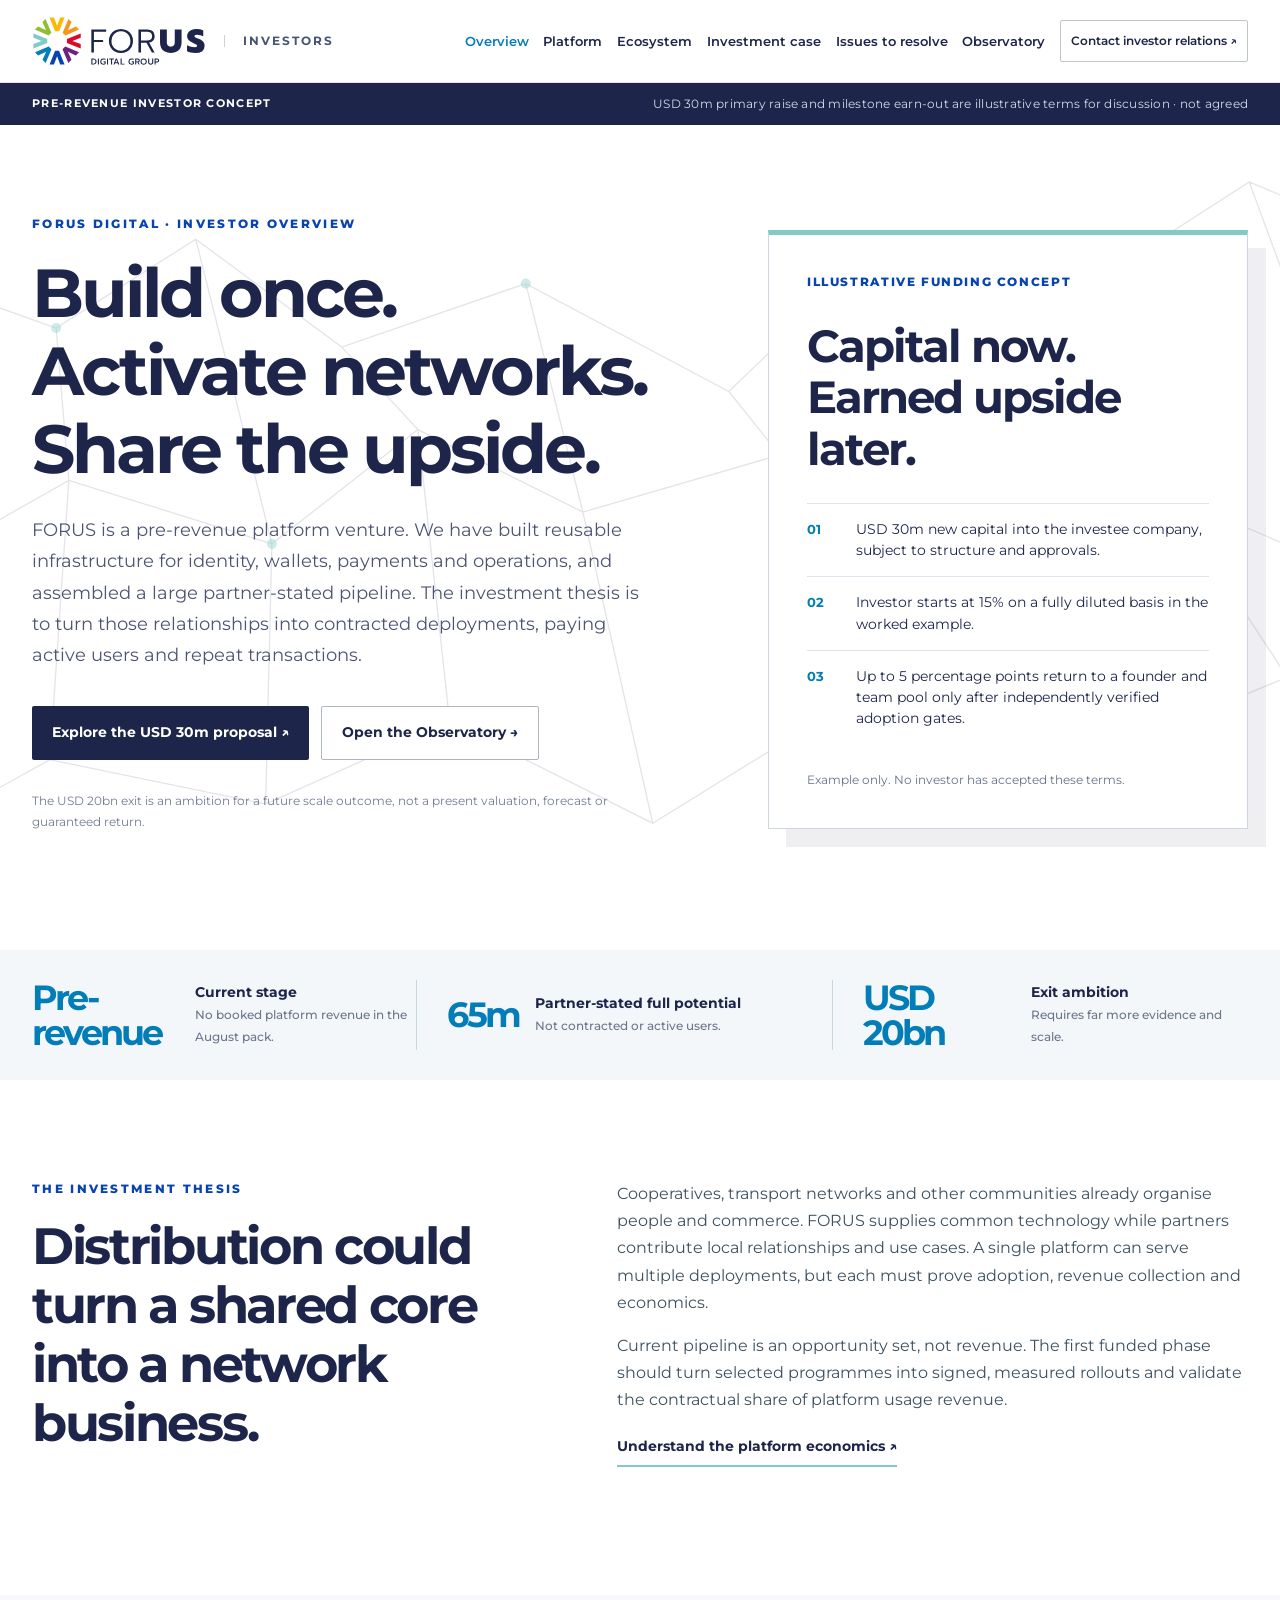
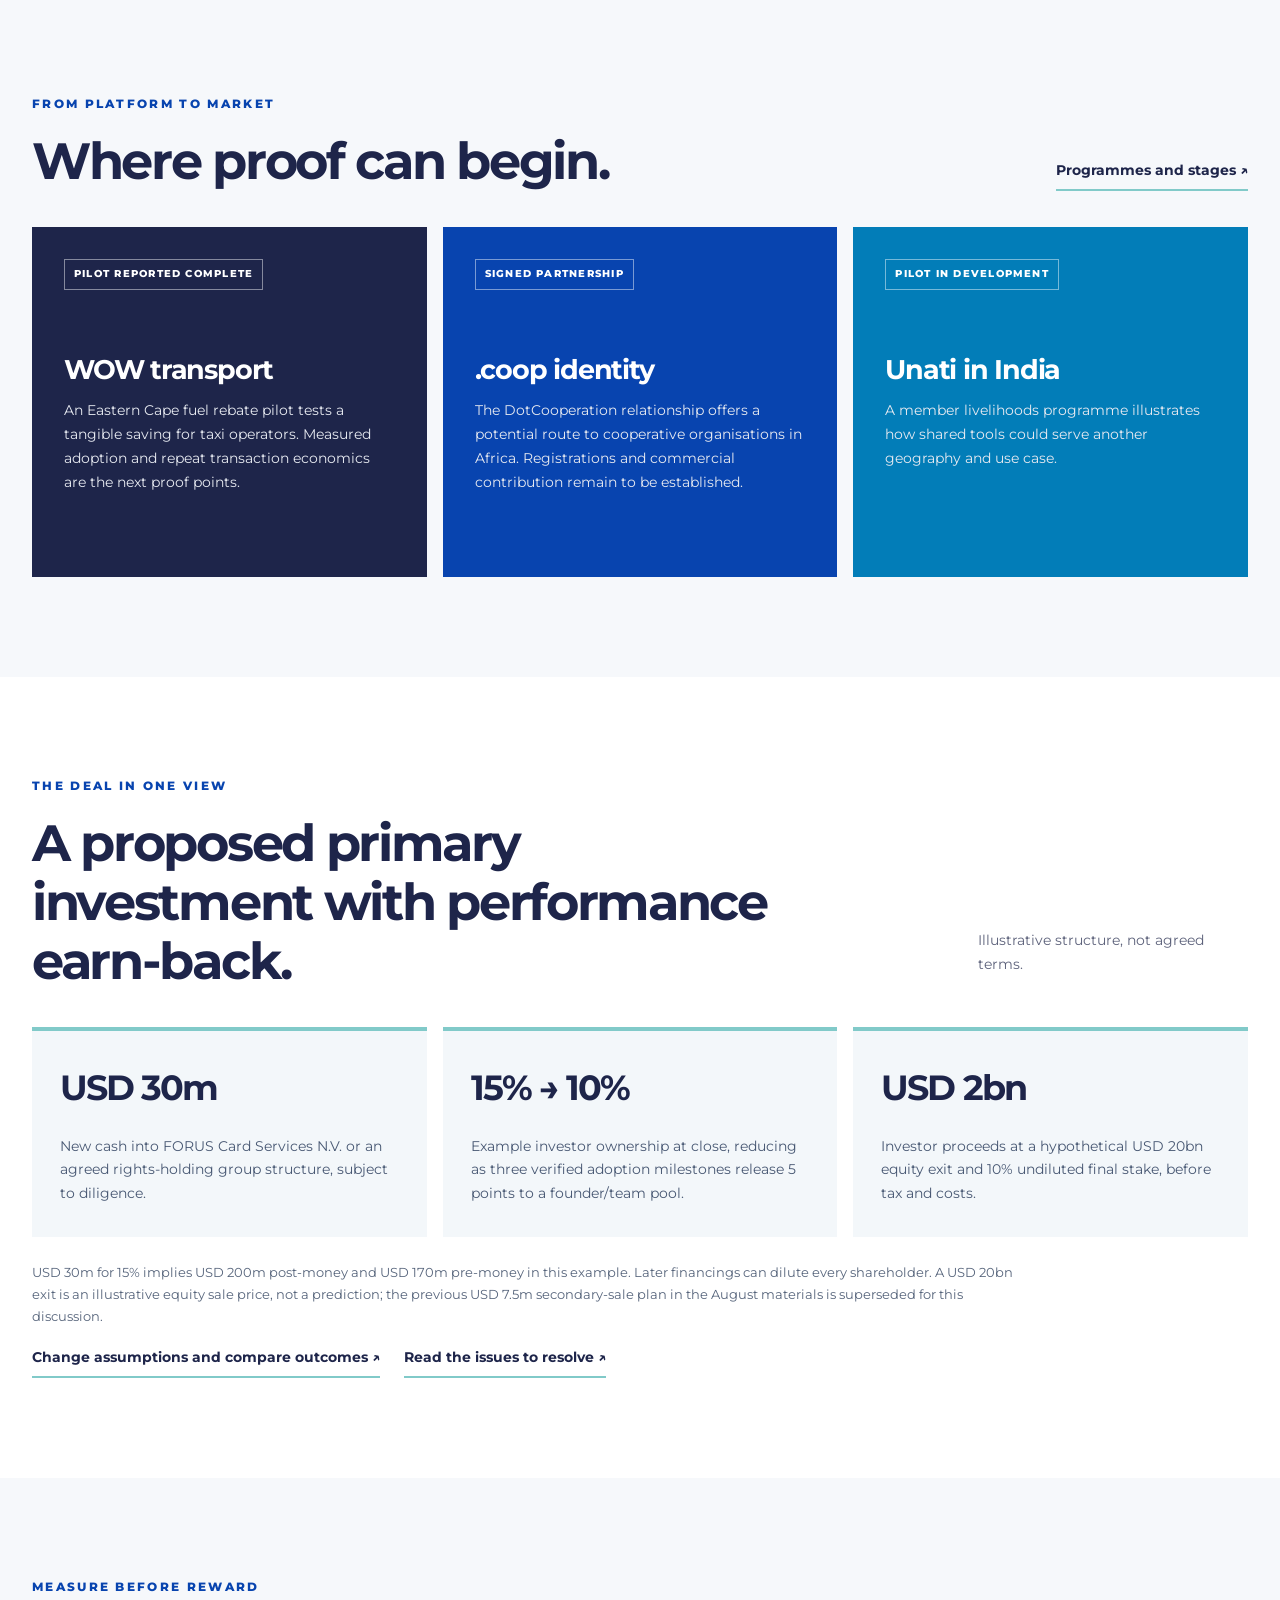
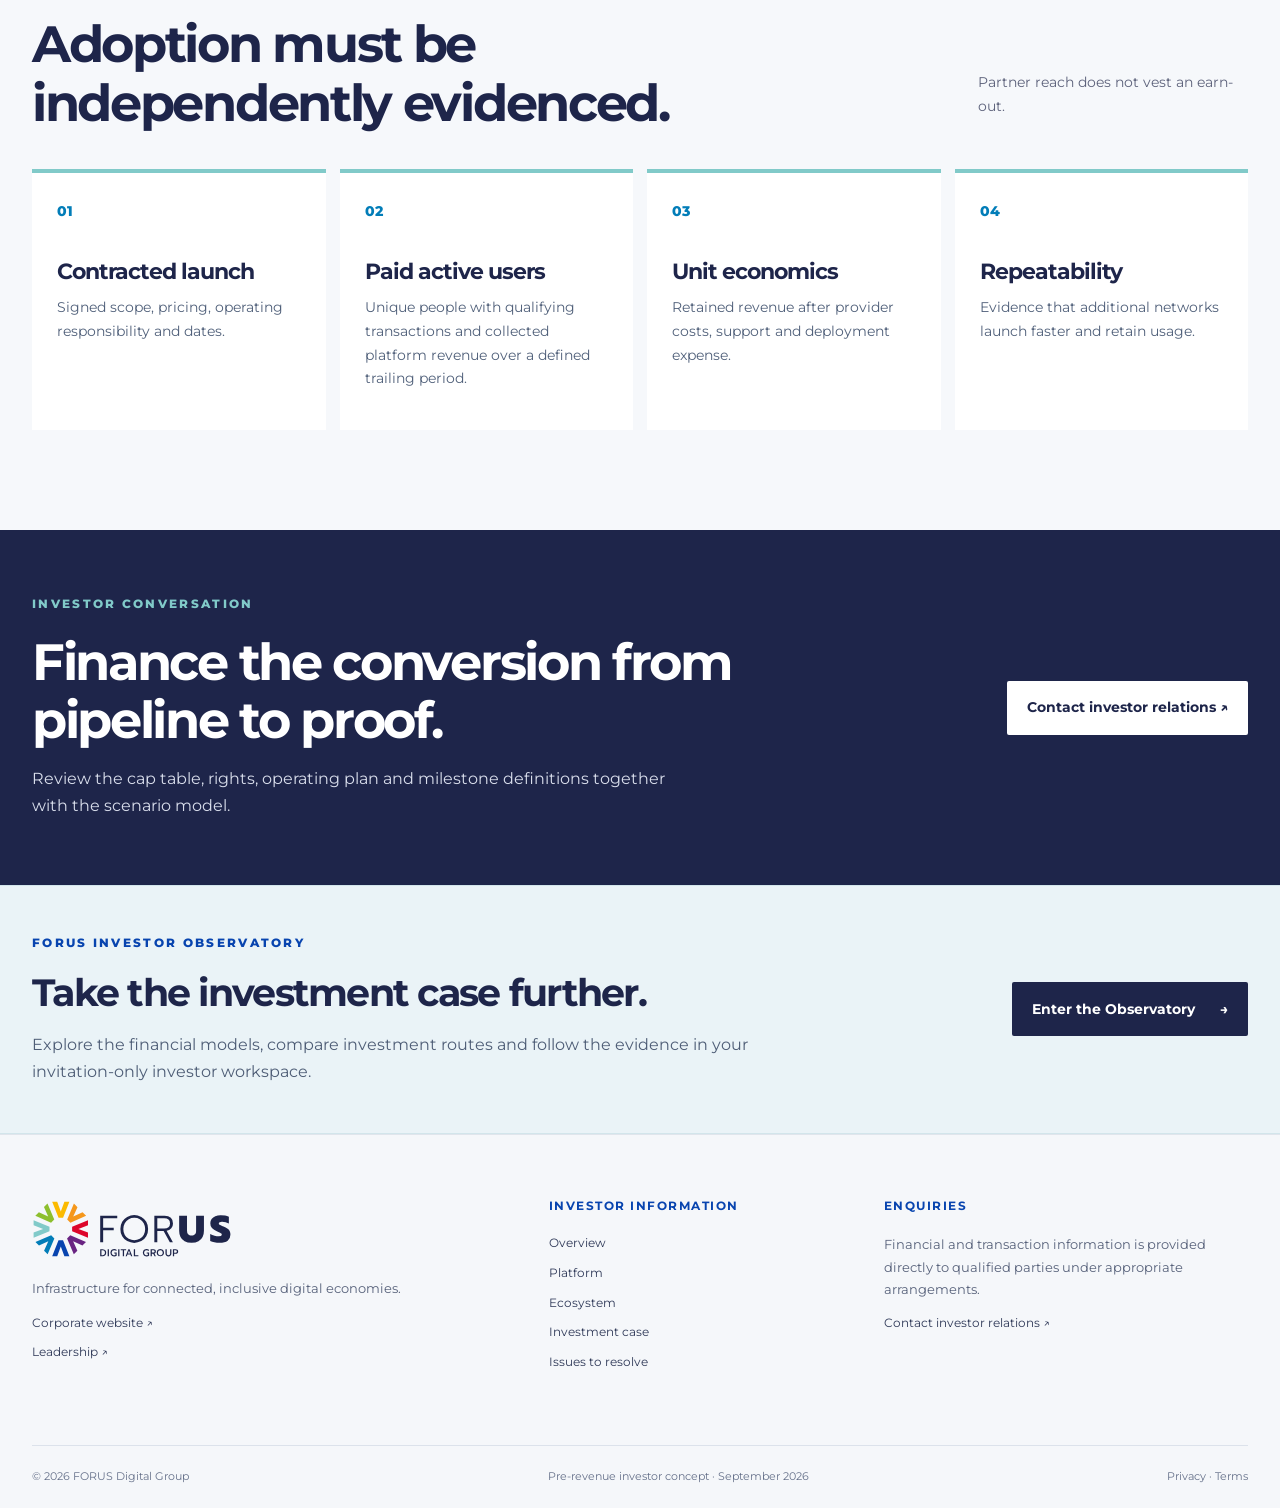
==== commit b1dbb03c: "Integrate Observatory into the FORUS investor offering" ====
--- a/index.html
+++ b/index.html
@@ -1,7 +1,7 @@
-<!doctype html><html lang="en"><head><meta charset="utf-8"><meta name="viewport" content="width=device-width,initial-scale=1"><title>Overview | FORUS Digital Investors</title><meta name="description" content="FORUS Digital pre-revenue investor concept: USD 30m primary capital, adoption milestones and illustrative outcomes."><link rel="icon" type="image/svg+xml" href="assets/forus-icon.svg"><link rel="stylesheet" href="style.css"><script src="app.js" defer></script></head><body><a class="skip" href="#main">Skip to content</a><header class="site-header"><div class="header-inner"><a class="brand" href="index.html" aria-label="FORUS Digital investors home"><img class="corporate-logo" src="assets/forus-corporate.svg" alt="FORUS Digital Group" width="174" height="52"><span class="investor-label">Investors</span></a><button class="menu-toggle" aria-expanded="false" aria-controls="site-nav" aria-label="Open navigation">Menu <span>☰</span></button><nav id="site-nav" aria-label="Primary navigation"><a href="index.html" class="active" aria-current=page>Overview</a><a href="platform.html" class="" >Platform</a><a href="ecosystem.html" class="" >Ecosystem</a><a href="investment-case.html" class="" >Investment case</a><a href="diligence.html" class="" >Issues to resolve</a><a class="nav-contact" href="https://forus.digital/contact.html">Contact investor relations <span aria-hidden="true">↗</span></a></nav></div></header><main id="main"><div class="investor-notice"><div class="container"><strong>Pre-revenue investor concept</strong><span>USD 30m primary raise and milestone earn-out are illustrative terms for discussion · not agreed</span></div></div><section class="hero"><div class="container hero-grid"><div class="hero-copy"><p class="eyebrow">FORUS DIGITAL · INVESTOR OVERVIEW</p><h1>Build once. Activate networks. Share the upside.</h1><p class="hero-lead">FORUS is a pre-revenue platform venture. We have built reusable infrastructure for identity, wallets, payments and operations, and assembled a large partner-stated pipeline. The investment thesis is to turn those relationships into contracted deployments, paying active users and repeat transactions.</p><div class="hero-actions"><a class="button primary" href="investment-case.html">Explore the USD 30m proposal ↗</a><a class="button ghost" href="ecosystem.html">See the pipeline and stages</a></div><p class="hero-note">The USD 20bn exit is an ambition for a future scale outcome, not a present valuation, forecast or guaranteed return.</p></div><div class="model-card"><p class="deal-label">ILLUSTRATIVE FUNDING CONCEPT</p><h2>Capital now.<br>Earned upside later.</h2><div class="model-row"><b>01</b><span>USD 30m new capital into the investee company, subject to structure and approvals.</span></div><div class="model-row"><b>02</b><span>Investor starts at 15% on a fully diluted basis in the worked example.</span></div><div class="model-row"><b>03</b><span>Up to 5 percentage points return to a founder and team pool only after independently verified adoption gates.</span></div><p>Example only. No investor has accepted these terms.</p></div></div></section>
-<section class="signal-strip"><div class="container signal-inner value-strip"><div><span class="signal-number">Pre-revenue</span><span class="signal-text">Current stage<br><small>No booked platform revenue in the August pack.</small></span></div><div><span class="signal-number">65m</span><span class="signal-text">Partner-stated full potential<br><small>Not contracted or active users.</small></span></div><div><span class="signal-number">USD 20bn</span><span class="signal-text">Exit ambition<br><small>Requires far more evidence and scale.</small></span></div></div></section>
-<section class="section container split-intro"><div><p class="eyebrow">THE INVESTMENT THESIS</p><h2>Distribution could turn a shared core into a network business.</h2></div><div><p>Cooperatives, transport networks and other communities already organise people and commerce. FORUS supplies common technology while partners contribute local relationships and use cases. A single platform can serve multiple deployments, but each must prove adoption, revenue collection and economics.</p><p>Current pipeline is an opportunity set, not revenue. The first funded phase should turn selected programmes into signed, measured rollouts and validate the contractual share of platform usage revenue.</p><a class="text-link" href="platform.html">Understand the platform economics ↗</a></div></section>
-<section class="section muted"><div class="container"><div class="section-head"><div><p class="eyebrow">FROM PLATFORM TO MARKET</p><h2>Where proof can begin.</h2></div><a class="text-link" href="ecosystem.html">Programmes and stages ↗</a></div><div class="feature-grid"><article class="feature-card orange"><span class="tag">PILOT REPORTED COMPLETE</span><h3>WOW transport</h3><p>An Eastern Cape fuel rebate pilot tests a tangible saving for taxi operators. Measured adoption and repeat transaction economics are the next proof points.</p></article><article class="feature-card navy"><span class="tag">SIGNED PARTNERSHIP</span><h3>.coop identity</h3><p>The DotCooperation relationship offers a potential route to cooperative organisations in Africa. Registrations and commercial contribution remain to be established.</p></article><article class="feature-card sky"><span class="tag">PILOT IN DEVELOPMENT</span><h3>Unati in India</h3><p>A member livelihoods programme illustrates how shared tools could serve another geography and use case.</p></article></div></div></section>
-<section class="section container"><div class="section-head"><div><p class="eyebrow">THE DEAL IN ONE VIEW</p><h2>A proposed primary investment with performance earn-back.</h2></div><p>Illustrative structure, not agreed terms.</p></div><div class="ownership-grid"><div><strong>USD 30m</strong><span>New cash into FORUS Card Services N.V. or an agreed rights-holding group structure, subject to diligence.</span></div><div><strong>15% → 10%</strong><span>Example investor ownership at close, reducing as three verified adoption milestones release 5 points to a founder/team pool.</span></div><div><strong>USD 2bn</strong><span>Investor proceeds at a hypothetical USD 20bn equity exit and 10% undiluted final stake, before tax and costs.</span></div></div><p class="small-explain">USD 30m for 15% implies USD 200m post-money and USD 170m pre-money in this example. Later financings can dilute every shareholder. A USD 20bn exit is an illustrative equity sale price, not a prediction; the previous USD 7.5m secondary-sale plan in the August materials is superseded for this discussion.</p><a class="text-link" href="investment-case.html">Change assumptions and compare outcomes ↗</a><a class="text-link secondary-link" href="diligence.html">Read the issues to resolve ↗</a></section>
-<section class="section muted"><div class="container"><div class="section-head"><div><p class="eyebrow">MEASURE BEFORE REWARD</p><h2>Adoption must be independently evidenced.</h2></div><p>Partner reach does not vest an earn-out.</p></div><div class="proof-grid"><article><span>01</span><h3>Contracted launch</h3><p>Signed scope, pricing, operating responsibility and dates.</p></article><article><span>02</span><h3>Paid active users</h3><p>Unique people with qualifying transactions and collected platform revenue over a defined trailing period.</p></article><article><span>03</span><h3>Unit economics</h3><p>Retained revenue after provider costs, support and deployment expense.</p></article><article><span>04</span><h3>Repeatability</h3><p>Evidence that additional networks launch faster and retain usage.</p></article></div></div></section>
-<section class="callout"><div class="container callout-inner"><div><p class="eyebrow light">INVESTOR CONVERSATION</p><h2>Finance the conversion from pipeline to proof.</h2><p>Review the cap table, rights, operating plan and milestone definitions together with the scenario model.</p></div><a class="button white" href="https://forus.digital/contact.html">Contact investor relations ↗</a></div></section></main><footer class="footer"><div class="container footer-main"><div><img class="footer-corporate-logo" src="assets/forus-corporate.svg" alt="FORUS Digital Group" width="200" height="60"><p>Infrastructure for connected, inclusive digital economies.</p><a href="https://forus.digital/">Corporate website ↗</a><a href="https://forus.digital/leadership.html">Leadership ↗</a></div><div><h3>Investor information</h3><a href="index.html" class="active" aria-current=page>Overview</a><a href="platform.html" class="" >Platform</a><a href="ecosystem.html" class="" >Ecosystem</a><a href="investment-case.html" class="" >Investment case</a><a href="diligence.html" class="" >Issues to resolve</a></div><div><h3>Enquiries</h3><p>Financial and transaction information is provided directly to qualified parties under appropriate arrangements.</p><a href="https://forus.digital/contact.html">Contact investor relations ↗</a></div></div><div class="container footer-bottom"><span>© 2026 FORUS Digital Group</span><span>Pre-revenue investor concept · September 2026</span><span><a href="https://forus.digital/privacy">Privacy</a> · <a href="https://forus.digital/terms">Terms</a></span></div></footer></body></html>+<!doctype html><html lang="en"><head><meta charset="utf-8"><meta name="viewport" content="width=device-width,initial-scale=1"><title>Overview | FORUS Digital Investors</title><meta name="description" content="FORUS Digital pre-revenue investor concept: USD 30m primary capital, adoption milestones and illustrative outcomes."><link rel="icon" type="image/svg+xml" href="assets/forus-icon.svg"><link rel="stylesheet" href="style.css"><script src="app.js" defer></script></head><body><a class="skip" href="#main">Skip to content</a><header class="site-header"><div class="header-inner"><a class="brand" href="index.html" aria-label="FORUS Digital investors home"><img class="corporate-logo" src="assets/forus-corporate.svg" alt="FORUS Digital Group" width="174" height="52"><span class="investor-label">Investors</span></a><button class="menu-toggle" aria-expanded="false" aria-controls="site-nav" aria-label="Open navigation">Menu <span>☰</span></button><nav id="site-nav" aria-label="Primary navigation"><a href="index.html" class="active" aria-current=page>Overview</a><a href="platform.html" class="" >Platform</a><a href="ecosystem.html" class="" >Ecosystem</a><a href="investment-case.html" class="" >Investment case</a><a href="diligence.html" class="" >Issues to resolve</a><a href="observatory/">Observatory</a><a class="nav-contact" href="https://forus.digital/contact.html">Contact investor relations <span aria-hidden="true">↗</span></a></nav></div></header><main id="main"><div class="investor-notice"><div class="container"><strong>Pre-revenue investor concept</strong><span>USD 30m primary raise and milestone earn-out are illustrative terms for discussion · not agreed</span></div></div><section class="hero"><div class="container hero-grid"><div class="hero-copy"><p class="eyebrow">FORUS DIGITAL · INVESTOR OVERVIEW</p><h1>Build once. Activate networks. Share the upside.</h1><p class="hero-lead">FORUS is a pre-revenue platform venture. We have built reusable infrastructure for identity, wallets, payments and operations, and assembled a large partner-stated pipeline. The investment thesis is to turn those relationships into contracted deployments, paying active users and repeat transactions.</p><div class="hero-actions"><a class="button primary" href="investment-case.html">Explore the USD 30m proposal ↗</a><a class="button ghost" href="observatory/">Open the Observatory →</a></div><p class="hero-note">The USD 20bn exit is an ambition for a future scale outcome, not a present valuation, forecast or guaranteed return.</p></div><div class="model-card"><p class="deal-label">ILLUSTRATIVE FUNDING CONCEPT</p><h2>Capital now.<br>Earned upside later.</h2><div class="model-row"><b>01</b><span>USD 30m new capital into the investee company, subject to structure and approvals.</span></div><div class="model-row"><b>02</b><span>Investor starts at 15% on a fully diluted basis in the worked example.</span></div><div class="model-row"><b>03</b><span>Up to 5 percentage points return to a founder and team pool only after independently verified adoption gates.</span></div><p>Example only. No investor has accepted these terms.</p></div></div></section>
+<section class="signal-strip"><div class="container signal-inner value-strip"><div><span class="signal-number">Pre-revenue</span><span class="signal-text">Current stage<br><small>No booked platform revenue in the August pack.</small></span></div><div><span class="signal-number">65m</span><span class="signal-text">Partner-stated full potential<br><small>Not contracted or active users.</small></span></div><div><span class="signal-number">USD 20bn</span><span class="signal-text">Exit ambition<br><small>Requires far more evidence and scale.</small></span></div></div></section>
+<section class="section container split-intro"><div><p class="eyebrow">THE INVESTMENT THESIS</p><h2>Distribution could turn a shared core into a network business.</h2></div><div><p>Cooperatives, transport networks and other communities already organise people and commerce. FORUS supplies common technology while partners contribute local relationships and use cases. A single platform can serve multiple deployments, but each must prove adoption, revenue collection and economics.</p><p>Current pipeline is an opportunity set, not revenue. The first funded phase should turn selected programmes into signed, measured rollouts and validate the contractual share of platform usage revenue.</p><a class="text-link" href="platform.html">Understand the platform economics ↗</a></div></section>
+<section class="section muted"><div class="container"><div class="section-head"><div><p class="eyebrow">FROM PLATFORM TO MARKET</p><h2>Where proof can begin.</h2></div><a class="text-link" href="ecosystem.html">Programmes and stages ↗</a></div><div class="feature-grid"><article class="feature-card orange"><span class="tag">PILOT REPORTED COMPLETE</span><h3>WOW transport</h3><p>An Eastern Cape fuel rebate pilot tests a tangible saving for taxi operators. Measured adoption and repeat transaction economics are the next proof points.</p></article><article class="feature-card navy"><span class="tag">SIGNED PARTNERSHIP</span><h3>.coop identity</h3><p>The DotCooperation relationship offers a potential route to cooperative organisations in Africa. Registrations and commercial contribution remain to be established.</p></article><article class="feature-card sky"><span class="tag">PILOT IN DEVELOPMENT</span><h3>Unati in India</h3><p>A member livelihoods programme illustrates how shared tools could serve another geography and use case.</p></article></div></div></section>
+<section class="section container"><div class="section-head"><div><p class="eyebrow">THE DEAL IN ONE VIEW</p><h2>A proposed primary investment with performance earn-back.</h2></div><p>Illustrative structure, not agreed terms.</p></div><div class="ownership-grid"><div><strong>USD 30m</strong><span>New cash into FORUS Card Services N.V. or an agreed rights-holding group structure, subject to diligence.</span></div><div><strong>15% → 10%</strong><span>Example investor ownership at close, reducing as three verified adoption milestones release 5 points to a founder/team pool.</span></div><div><strong>USD 2bn</strong><span>Investor proceeds at a hypothetical USD 20bn equity exit and 10% undiluted final stake, before tax and costs.</span></div></div><p class="small-explain">USD 30m for 15% implies USD 200m post-money and USD 170m pre-money in this example. Later financings can dilute every shareholder. A USD 20bn exit is an illustrative equity sale price, not a prediction; the previous USD 7.5m secondary-sale plan in the August materials is superseded for this discussion.</p><a class="text-link" href="investment-case.html">Change assumptions and compare outcomes ↗</a><a class="text-link secondary-link" href="diligence.html">Read the issues to resolve ↗</a></section>
+<section class="section muted"><div class="container"><div class="section-head"><div><p class="eyebrow">MEASURE BEFORE REWARD</p><h2>Adoption must be independently evidenced.</h2></div><p>Partner reach does not vest an earn-out.</p></div><div class="proof-grid"><article><span>01</span><h3>Contracted launch</h3><p>Signed scope, pricing, operating responsibility and dates.</p></article><article><span>02</span><h3>Paid active users</h3><p>Unique people with qualifying transactions and collected platform revenue over a defined trailing period.</p></article><article><span>03</span><h3>Unit economics</h3><p>Retained revenue after provider costs, support and deployment expense.</p></article><article><span>04</span><h3>Repeatability</h3><p>Evidence that additional networks launch faster and retain usage.</p></article></div></div></section>
+<section class="callout"><div class="container callout-inner"><div><p class="eyebrow light">INVESTOR CONVERSATION</p><h2>Finance the conversion from pipeline to proof.</h2><p>Review the cap table, rights, operating plan and milestone definitions together with the scenario model.</p></div><a class="button white" href="https://forus.digital/contact.html">Contact investor relations ↗</a></div></section><section class="investor-workspace"><div class="container workspace-inner"><div><p class="eyebrow">FORUS INVESTOR OBSERVATORY</p><h2>Take the investment case further.</h2><p>Explore the financial models, compare investment routes and follow the evidence in your invitation-only investor workspace.</p></div><a class="button primary" href="observatory/">Enter the Observatory <span aria-hidden="true">→</span></a></div></section></main><footer class="footer"><div class="container footer-main"><div><img class="footer-corporate-logo" src="assets/forus-corporate.svg" alt="FORUS Digital Group" width="200" height="60"><p>Infrastructure for connected, inclusive digital economies.</p><a href="https://forus.digital/">Corporate website ↗</a><a href="https://forus.digital/leadership.html">Leadership ↗</a></div><div><h3>Investor information</h3><a href="index.html" class="active" aria-current=page>Overview</a><a href="platform.html" class="" >Platform</a><a href="ecosystem.html" class="" >Ecosystem</a><a href="investment-case.html" class="" >Investment case</a><a href="diligence.html" class="" >Issues to resolve</a></div><div><h3>Enquiries</h3><p>Financial and transaction information is provided directly to qualified parties under appropriate arrangements.</p><a href="https://forus.digital/contact.html">Contact investor relations ↗</a></div></div><div class="container footer-bottom"><span>© 2026 FORUS Digital Group</span><span>Pre-revenue investor concept · September 2026</span><span><a href="https://forus.digital/privacy">Privacy</a> · <a href="https://forus.digital/terms">Terms</a></span></div></footer></body></html>
--- a/style.css
+++ b/style.css
@@ -22,3 +22,6 @@
 .milestone-grid{display:grid;grid-template-columns:repeat(3,1fr);gap:16px}.milestone-grid>div{background:#fff;padding:28px;border-top:5px solid #81cac9}.milestone-grid strong{display:block;font-size:2.7rem;line-height:1;color:#1e254a}.milestone-grid span{display:block;margin:12px 0;color:#53617b}.milestone-grid b{font-size:.9rem;color:#0844af}.scenario-controls{border:1px solid #d0dce9;background:#f7fafc;padding:28px;margin-top:28px}.preset-row{display:flex;flex-wrap:wrap;gap:8px;margin-bottom:28px}.preset-row button{font:inherit;font-size:.9rem;cursor:pointer;background:#fff;color:#1e254a;border:1px solid #bdcbdb;border-radius:3px;padding:10px 16px}.preset-row button:hover,.preset-row button:focus-visible{border-color:#0844af}.preset-row button.selected{background:#1e254a;color:#fff;border-color:#1e254a}.control-grid{display:grid;grid-template-columns:repeat(2,minmax(0,1fr));gap:22px 38px}.control-grid label{display:block;color:#40506b;font-size:.93rem}.control-grid strong{float:right;color:#1e254a;margin-left:12px}.control-grid input{display:block;width:100%;margin-top:13px;accent-color:#0844af;cursor:pointer}.result-grid{display:grid;grid-template-columns:repeat(3,1fr);gap:12px;margin:30px 0}.result-grid div{background:#1e254a;color:#fff;padding:22px}.result-grid span{display:block;font-size:.82rem;color:#bfd7ec;min-height:2.7em}.result-grid strong{display:block;font-size:clamp(1.35rem,2vw,2rem);margin-top:12px;line-height:1.12}.graph-grid{display:grid;grid-template-columns:repeat(2,minmax(0,1fr));gap:24px}.graph-grid figure{margin:0;background:#fff;border:1px solid #d7e0e9;padding:22px;min-width:0}.graph-grid figcaption{font-size:1rem;font-weight:700;margin-bottom:23px;line-height:1.35}.bar-item{margin-bottom:21px}.bar-label{display:flex;justify-content:space-between;gap:12px;font-size:.84rem;line-height:1.35}.bar-label strong{text-align:right;font-size:.84rem}.bar-track{height:17px;background:#e5ecf2;margin-top:9px}.bar-track span{display:block;height:100%;background:#027db8;min-width:1px}.bar-item:last-child .bar-track span{background:#1e254a}.bridge-note{background:#e8f0f7;border-left:4px solid #027db8;padding:17px 20px;margin-top:24px;font-size:.92rem;line-height:1.6}.signal-number{overflow-wrap:anywhere}@media(max-width:900px){.graph-grid,.result-grid{grid-template-columns:1fr}}@media(max-width:760px){.milestone-grid,.control-grid{grid-template-columns:1fr}.scenario-controls{padding:18px}.result-grid span{min-height:0}.graph-grid figure{padding:16px}}
 .exit-split{display:flex;height:45px;overflow:hidden;margin:25px 0 18px;background:#e5ecf2}.exit-split span{display:grid;place-items:center;color:#fff;font-size:.9rem;font-weight:800}.exit-split span:nth-child(1){background:#1e254a}.exit-split span:nth-child(2){background:#027db8;min-width:2.5rem}.exit-split span:nth-child(3){background:#2d8d98}.exit-legend{display:grid;grid-template-columns:repeat(3,1fr);gap:18px}.exit-legend div{border-top:3px solid #1e254a;padding-top:15px}.exit-legend div:nth-child(2){border-color:#027db8}.exit-legend div:nth-child(3){border-color:#2d8d98}.exit-legend b{display:block;font-size:1.45rem}.exit-legend span{display:block;color:#4e5d76;font-size:.9rem;margin-top:5px}@media(max-width:760px){.exit-legend{grid-template-columns:1fr}}
 .preset-note{font-size:.85rem;color:#52617b;margin:0 0 24px;max-width:980px}.case-table{margin-top:38px}.case-table caption{text-align:left;font-weight:700;font-size:1.15rem;margin-bottom:14px;color:#1e254a}
+
+/* Shared investor journey */
+.investor-workspace{background:#eaf3f7;border-top:1px solid #d2e5eb;border-bottom:1px solid #d2e5eb;padding:48px 0}.workspace-inner{display:flex;justify-content:space-between;align-items:center;gap:40px}.workspace-inner>div{max-width:760px}.workspace-inner h2{font-size:clamp(1.8rem,3vw,2.8rem);margin-bottom:16px}.workspace-inner p:last-child{margin:0;color:#4e5d76}.workspace-inner .button{flex-shrink:0}.site-header nav{gap:clamp(10px,1.15vw,20px)}.site-header nav .nav-contact{font-size:.76rem;padding:10px}.button[hidden]{display:none}@media(max-width:1180px){.header-inner{flex-wrap:wrap;padding:18px 0;gap:18px}.site-header nav{flex-wrap:wrap}}@media(max-width:760px){.workspace-inner{align-items:flex-start;flex-direction:column;gap:24px}}
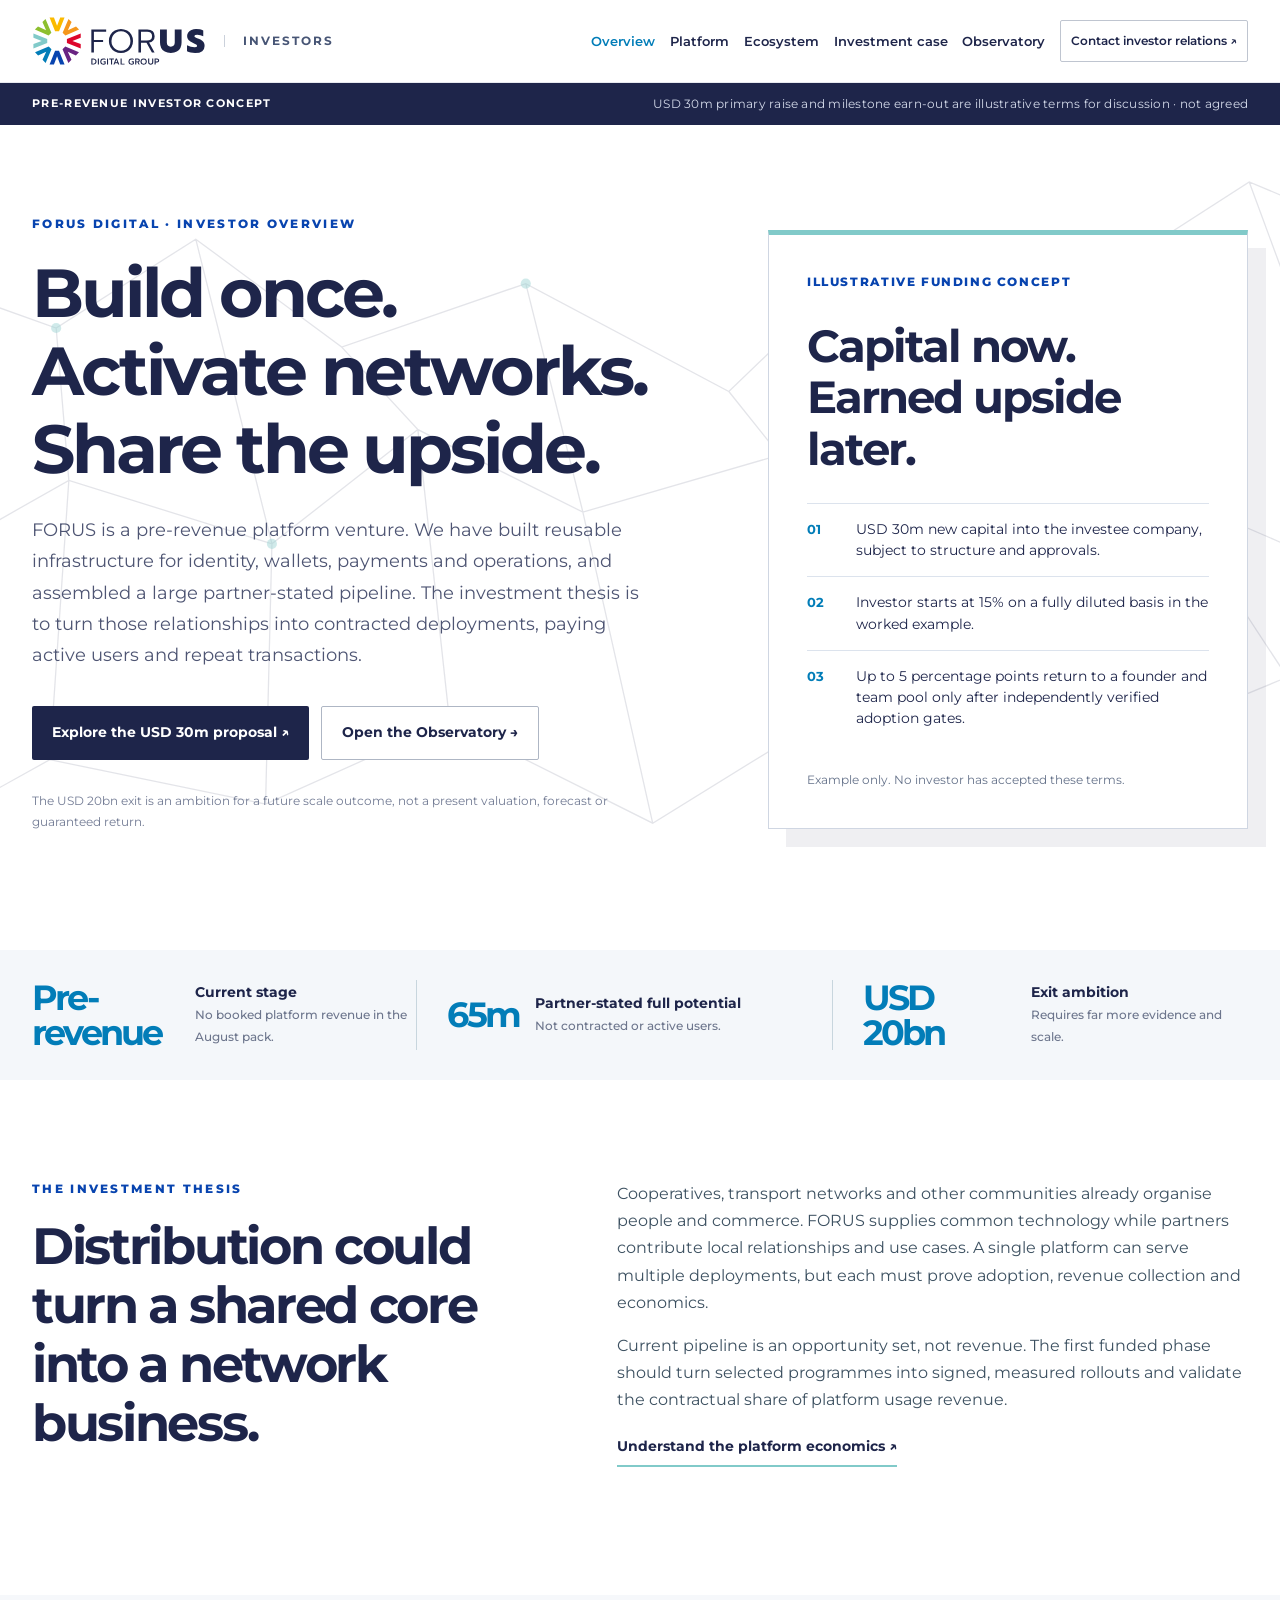
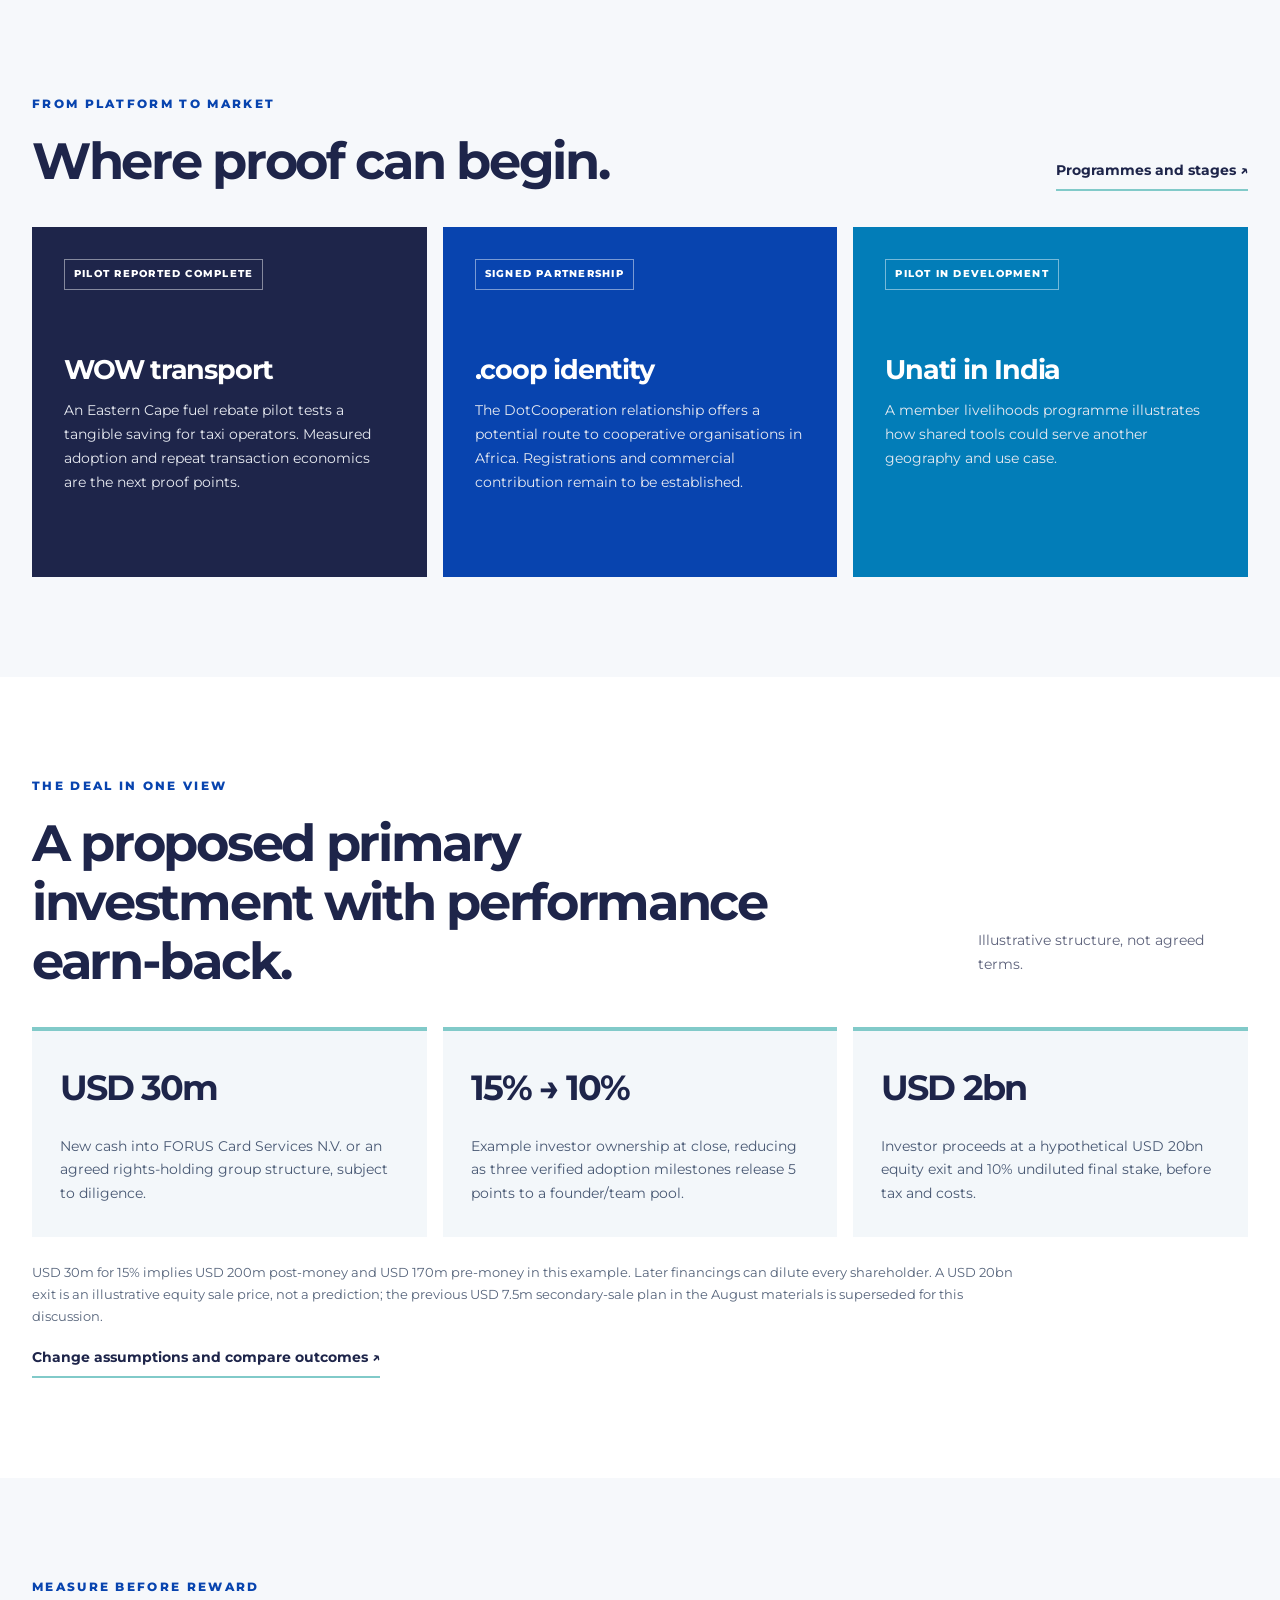
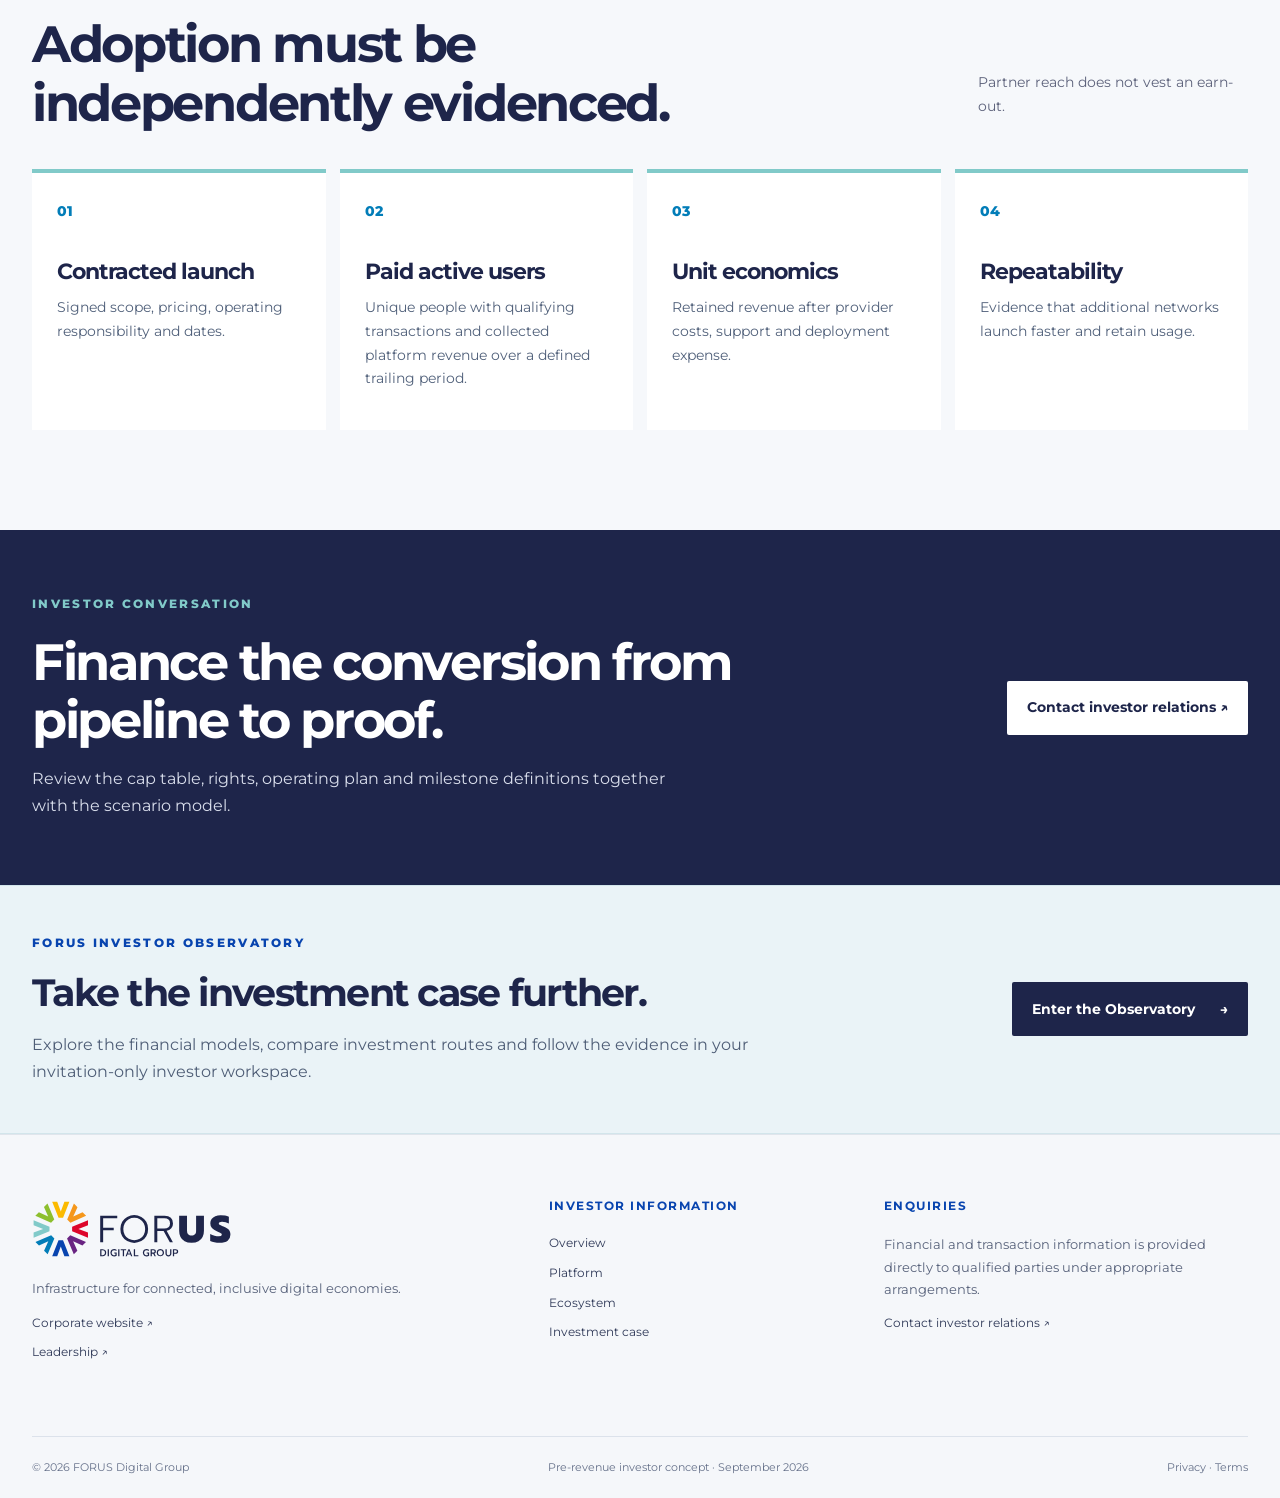
==== commit 234d936b: "Remove Issues to resolve section and its links" ====
--- a/index.html
+++ b/index.html
@@ -1,7 +1,7 @@
-<!doctype html><html lang="en"><head><meta charset="utf-8"><meta name="viewport" content="width=device-width,initial-scale=1"><title>Overview | FORUS Digital Investors</title><meta name="description" content="FORUS Digital pre-revenue investor concept: USD 30m primary capital, adoption milestones and illustrative outcomes."><link rel="icon" type="image/svg+xml" href="assets/forus-icon.svg"><link rel="stylesheet" href="style.css"><script src="app.js" defer></script></head><body><a class="skip" href="#main">Skip to content</a><header class="site-header"><div class="header-inner"><a class="brand" href="index.html" aria-label="FORUS Digital investors home"><img class="corporate-logo" src="assets/forus-corporate.svg" alt="FORUS Digital Group" width="174" height="52"><span class="investor-label">Investors</span></a><button class="menu-toggle" aria-expanded="false" aria-controls="site-nav" aria-label="Open navigation">Menu <span>☰</span></button><nav id="site-nav" aria-label="Primary navigation"><a href="index.html" class="active" aria-current=page>Overview</a><a href="platform.html" class="" >Platform</a><a href="ecosystem.html" class="" >Ecosystem</a><a href="investment-case.html" class="" >Investment case</a><a href="diligence.html" class="" >Issues to resolve</a><a href="observatory/">Observatory</a><a class="nav-contact" href="https://forus.digital/contact.html">Contact investor relations <span aria-hidden="true">↗</span></a></nav></div></header><main id="main"><div class="investor-notice"><div class="container"><strong>Pre-revenue investor concept</strong><span>USD 30m primary raise and milestone earn-out are illustrative terms for discussion · not agreed</span></div></div><section class="hero"><div class="container hero-grid"><div class="hero-copy"><p class="eyebrow">FORUS DIGITAL · INVESTOR OVERVIEW</p><h1>Build once. Activate networks. Share the upside.</h1><p class="hero-lead">FORUS is a pre-revenue platform venture. We have built reusable infrastructure for identity, wallets, payments and operations, and assembled a large partner-stated pipeline. The investment thesis is to turn those relationships into contracted deployments, paying active users and repeat transactions.</p><div class="hero-actions"><a class="button primary" href="investment-case.html">Explore the USD 30m proposal ↗</a><a class="button ghost" href="observatory/">Open the Observatory →</a></div><p class="hero-note">The USD 20bn exit is an ambition for a future scale outcome, not a present valuation, forecast or guaranteed return.</p></div><div class="model-card"><p class="deal-label">ILLUSTRATIVE FUNDING CONCEPT</p><h2>Capital now.<br>Earned upside later.</h2><div class="model-row"><b>01</b><span>USD 30m new capital into the investee company, subject to structure and approvals.</span></div><div class="model-row"><b>02</b><span>Investor starts at 15% on a fully diluted basis in the worked example.</span></div><div class="model-row"><b>03</b><span>Up to 5 percentage points return to a founder and team pool only after independently verified adoption gates.</span></div><p>Example only. No investor has accepted these terms.</p></div></div></section>
+<!doctype html><html lang="en"><head><meta charset="utf-8"><meta name="viewport" content="width=device-width,initial-scale=1"><title>Overview | FORUS Digital Investors</title><meta name="description" content="FORUS Digital pre-revenue investor concept: USD 30m primary capital, adoption milestones and illustrative outcomes."><link rel="icon" type="image/svg+xml" href="assets/forus-icon.svg"><link rel="stylesheet" href="style.css"><script src="app.js" defer></script></head><body><a class="skip" href="#main">Skip to content</a><header class="site-header"><div class="header-inner"><a class="brand" href="index.html" aria-label="FORUS Digital investors home"><img class="corporate-logo" src="assets/forus-corporate.svg" alt="FORUS Digital Group" width="174" height="52"><span class="investor-label">Investors</span></a><button class="menu-toggle" aria-expanded="false" aria-controls="site-nav" aria-label="Open navigation">Menu <span>☰</span></button><nav id="site-nav" aria-label="Primary navigation"><a href="index.html" class="active" aria-current=page>Overview</a><a href="platform.html" class="" >Platform</a><a href="ecosystem.html" class="" >Ecosystem</a><a href="investment-case.html" class="" >Investment case</a><a href="observatory/">Observatory</a><a class="nav-contact" href="https://forus.digital/contact.html">Contact investor relations <span aria-hidden="true">↗</span></a></nav></div></header><main id="main"><div class="investor-notice"><div class="container"><strong>Pre-revenue investor concept</strong><span>USD 30m primary raise and milestone earn-out are illustrative terms for discussion · not agreed</span></div></div><section class="hero"><div class="container hero-grid"><div class="hero-copy"><p class="eyebrow">FORUS DIGITAL · INVESTOR OVERVIEW</p><h1>Build once. Activate networks. Share the upside.</h1><p class="hero-lead">FORUS is a pre-revenue platform venture. We have built reusable infrastructure for identity, wallets, payments and operations, and assembled a large partner-stated pipeline. The investment thesis is to turn those relationships into contracted deployments, paying active users and repeat transactions.</p><div class="hero-actions"><a class="button primary" href="investment-case.html">Explore the USD 30m proposal ↗</a><a class="button ghost" href="observatory/">Open the Observatory →</a></div><p class="hero-note">The USD 20bn exit is an ambition for a future scale outcome, not a present valuation, forecast or guaranteed return.</p></div><div class="model-card"><p class="deal-label">ILLUSTRATIVE FUNDING CONCEPT</p><h2>Capital now.<br>Earned upside later.</h2><div class="model-row"><b>01</b><span>USD 30m new capital into the investee company, subject to structure and approvals.</span></div><div class="model-row"><b>02</b><span>Investor starts at 15% on a fully diluted basis in the worked example.</span></div><div class="model-row"><b>03</b><span>Up to 5 percentage points return to a founder and team pool only after independently verified adoption gates.</span></div><p>Example only. No investor has accepted these terms.</p></div></div></section>
 <section class="signal-strip"><div class="container signal-inner value-strip"><div><span class="signal-number">Pre-revenue</span><span class="signal-text">Current stage<br><small>No booked platform revenue in the August pack.</small></span></div><div><span class="signal-number">65m</span><span class="signal-text">Partner-stated full potential<br><small>Not contracted or active users.</small></span></div><div><span class="signal-number">USD 20bn</span><span class="signal-text">Exit ambition<br><small>Requires far more evidence and scale.</small></span></div></div></section>
 <section class="section container split-intro"><div><p class="eyebrow">THE INVESTMENT THESIS</p><h2>Distribution could turn a shared core into a network business.</h2></div><div><p>Cooperatives, transport networks and other communities already organise people and commerce. FORUS supplies common technology while partners contribute local relationships and use cases. A single platform can serve multiple deployments, but each must prove adoption, revenue collection and economics.</p><p>Current pipeline is an opportunity set, not revenue. The first funded phase should turn selected programmes into signed, measured rollouts and validate the contractual share of platform usage revenue.</p><a class="text-link" href="platform.html">Understand the platform economics ↗</a></div></section>
 <section class="section muted"><div class="container"><div class="section-head"><div><p class="eyebrow">FROM PLATFORM TO MARKET</p><h2>Where proof can begin.</h2></div><a class="text-link" href="ecosystem.html">Programmes and stages ↗</a></div><div class="feature-grid"><article class="feature-card orange"><span class="tag">PILOT REPORTED COMPLETE</span><h3>WOW transport</h3><p>An Eastern Cape fuel rebate pilot tests a tangible saving for taxi operators. Measured adoption and repeat transaction economics are the next proof points.</p></article><article class="feature-card navy"><span class="tag">SIGNED PARTNERSHIP</span><h3>.coop identity</h3><p>The DotCooperation relationship offers a potential route to cooperative organisations in Africa. Registrations and commercial contribution remain to be established.</p></article><article class="feature-card sky"><span class="tag">PILOT IN DEVELOPMENT</span><h3>Unati in India</h3><p>A member livelihoods programme illustrates how shared tools could serve another geography and use case.</p></article></div></div></section>
-<section class="section container"><div class="section-head"><div><p class="eyebrow">THE DEAL IN ONE VIEW</p><h2>A proposed primary investment with performance earn-back.</h2></div><p>Illustrative structure, not agreed terms.</p></div><div class="ownership-grid"><div><strong>USD 30m</strong><span>New cash into FORUS Card Services N.V. or an agreed rights-holding group structure, subject to diligence.</span></div><div><strong>15% → 10%</strong><span>Example investor ownership at close, reducing as three verified adoption milestones release 5 points to a founder/team pool.</span></div><div><strong>USD 2bn</strong><span>Investor proceeds at a hypothetical USD 20bn equity exit and 10% undiluted final stake, before tax and costs.</span></div></div><p class="small-explain">USD 30m for 15% implies USD 200m post-money and USD 170m pre-money in this example. Later financings can dilute every shareholder. A USD 20bn exit is an illustrative equity sale price, not a prediction; the previous USD 7.5m secondary-sale plan in the August materials is superseded for this discussion.</p><a class="text-link" href="investment-case.html">Change assumptions and compare outcomes ↗</a><a class="text-link secondary-link" href="diligence.html">Read the issues to resolve ↗</a></section>
+<section class="section container"><div class="section-head"><div><p class="eyebrow">THE DEAL IN ONE VIEW</p><h2>A proposed primary investment with performance earn-back.</h2></div><p>Illustrative structure, not agreed terms.</p></div><div class="ownership-grid"><div><strong>USD 30m</strong><span>New cash into FORUS Card Services N.V. or an agreed rights-holding group structure, subject to diligence.</span></div><div><strong>15% → 10%</strong><span>Example investor ownership at close, reducing as three verified adoption milestones release 5 points to a founder/team pool.</span></div><div><strong>USD 2bn</strong><span>Investor proceeds at a hypothetical USD 20bn equity exit and 10% undiluted final stake, before tax and costs.</span></div></div><p class="small-explain">USD 30m for 15% implies USD 200m post-money and USD 170m pre-money in this example. Later financings can dilute every shareholder. A USD 20bn exit is an illustrative equity sale price, not a prediction; the previous USD 7.5m secondary-sale plan in the August materials is superseded for this discussion.</p><a class="text-link" href="investment-case.html">Change assumptions and compare outcomes ↗</a></section>
 <section class="section muted"><div class="container"><div class="section-head"><div><p class="eyebrow">MEASURE BEFORE REWARD</p><h2>Adoption must be independently evidenced.</h2></div><p>Partner reach does not vest an earn-out.</p></div><div class="proof-grid"><article><span>01</span><h3>Contracted launch</h3><p>Signed scope, pricing, operating responsibility and dates.</p></article><article><span>02</span><h3>Paid active users</h3><p>Unique people with qualifying transactions and collected platform revenue over a defined trailing period.</p></article><article><span>03</span><h3>Unit economics</h3><p>Retained revenue after provider costs, support and deployment expense.</p></article><article><span>04</span><h3>Repeatability</h3><p>Evidence that additional networks launch faster and retain usage.</p></article></div></div></section>
-<section class="callout"><div class="container callout-inner"><div><p class="eyebrow light">INVESTOR CONVERSATION</p><h2>Finance the conversion from pipeline to proof.</h2><p>Review the cap table, rights, operating plan and milestone definitions together with the scenario model.</p></div><a class="button white" href="https://forus.digital/contact.html">Contact investor relations ↗</a></div></section><section class="investor-workspace"><div class="container workspace-inner"><div><p class="eyebrow">FORUS INVESTOR OBSERVATORY</p><h2>Take the investment case further.</h2><p>Explore the financial models, compare investment routes and follow the evidence in your invitation-only investor workspace.</p></div><a class="button primary" href="observatory/">Enter the Observatory <span aria-hidden="true">→</span></a></div></section></main><footer class="footer"><div class="container footer-main"><div><img class="footer-corporate-logo" src="assets/forus-corporate.svg" alt="FORUS Digital Group" width="200" height="60"><p>Infrastructure for connected, inclusive digital economies.</p><a href="https://forus.digital/">Corporate website ↗</a><a href="https://forus.digital/leadership.html">Leadership ↗</a></div><div><h3>Investor information</h3><a href="index.html" class="active" aria-current=page>Overview</a><a href="platform.html" class="" >Platform</a><a href="ecosystem.html" class="" >Ecosystem</a><a href="investment-case.html" class="" >Investment case</a><a href="diligence.html" class="" >Issues to resolve</a></div><div><h3>Enquiries</h3><p>Financial and transaction information is provided directly to qualified parties under appropriate arrangements.</p><a href="https://forus.digital/contact.html">Contact investor relations ↗</a></div></div><div class="container footer-bottom"><span>© 2026 FORUS Digital Group</span><span>Pre-revenue investor concept · September 2026</span><span><a href="https://forus.digital/privacy">Privacy</a> · <a href="https://forus.digital/terms">Terms</a></span></div></footer></body></html>+<section class="callout"><div class="container callout-inner"><div><p class="eyebrow light">INVESTOR CONVERSATION</p><h2>Finance the conversion from pipeline to proof.</h2><p>Review the cap table, rights, operating plan and milestone definitions together with the scenario model.</p></div><a class="button white" href="https://forus.digital/contact.html">Contact investor relations ↗</a></div></section><section class="investor-workspace"><div class="container workspace-inner"><div><p class="eyebrow">FORUS INVESTOR OBSERVATORY</p><h2>Take the investment case further.</h2><p>Explore the financial models, compare investment routes and follow the evidence in your invitation-only investor workspace.</p></div><a class="button primary" href="observatory/">Enter the Observatory <span aria-hidden="true">→</span></a></div></section></main><footer class="footer"><div class="container footer-main"><div><img class="footer-corporate-logo" src="assets/forus-corporate.svg" alt="FORUS Digital Group" width="200" height="60"><p>Infrastructure for connected, inclusive digital economies.</p><a href="https://forus.digital/">Corporate website ↗</a><a href="https://forus.digital/leadership.html">Leadership ↗</a></div><div><h3>Investor information</h3><a href="index.html" class="active" aria-current=page>Overview</a><a href="platform.html" class="" >Platform</a><a href="ecosystem.html" class="" >Ecosystem</a><a href="investment-case.html" class="" >Investment case</a></div><div><h3>Enquiries</h3><p>Financial and transaction information is provided directly to qualified parties under appropriate arrangements.</p><a href="https://forus.digital/contact.html">Contact investor relations ↗</a></div></div><div class="container footer-bottom"><span>© 2026 FORUS Digital Group</span><span>Pre-revenue investor concept · September 2026</span><span><a href="https://forus.digital/privacy">Privacy</a> · <a href="https://forus.digital/terms">Terms</a></span></div></footer></body></html>
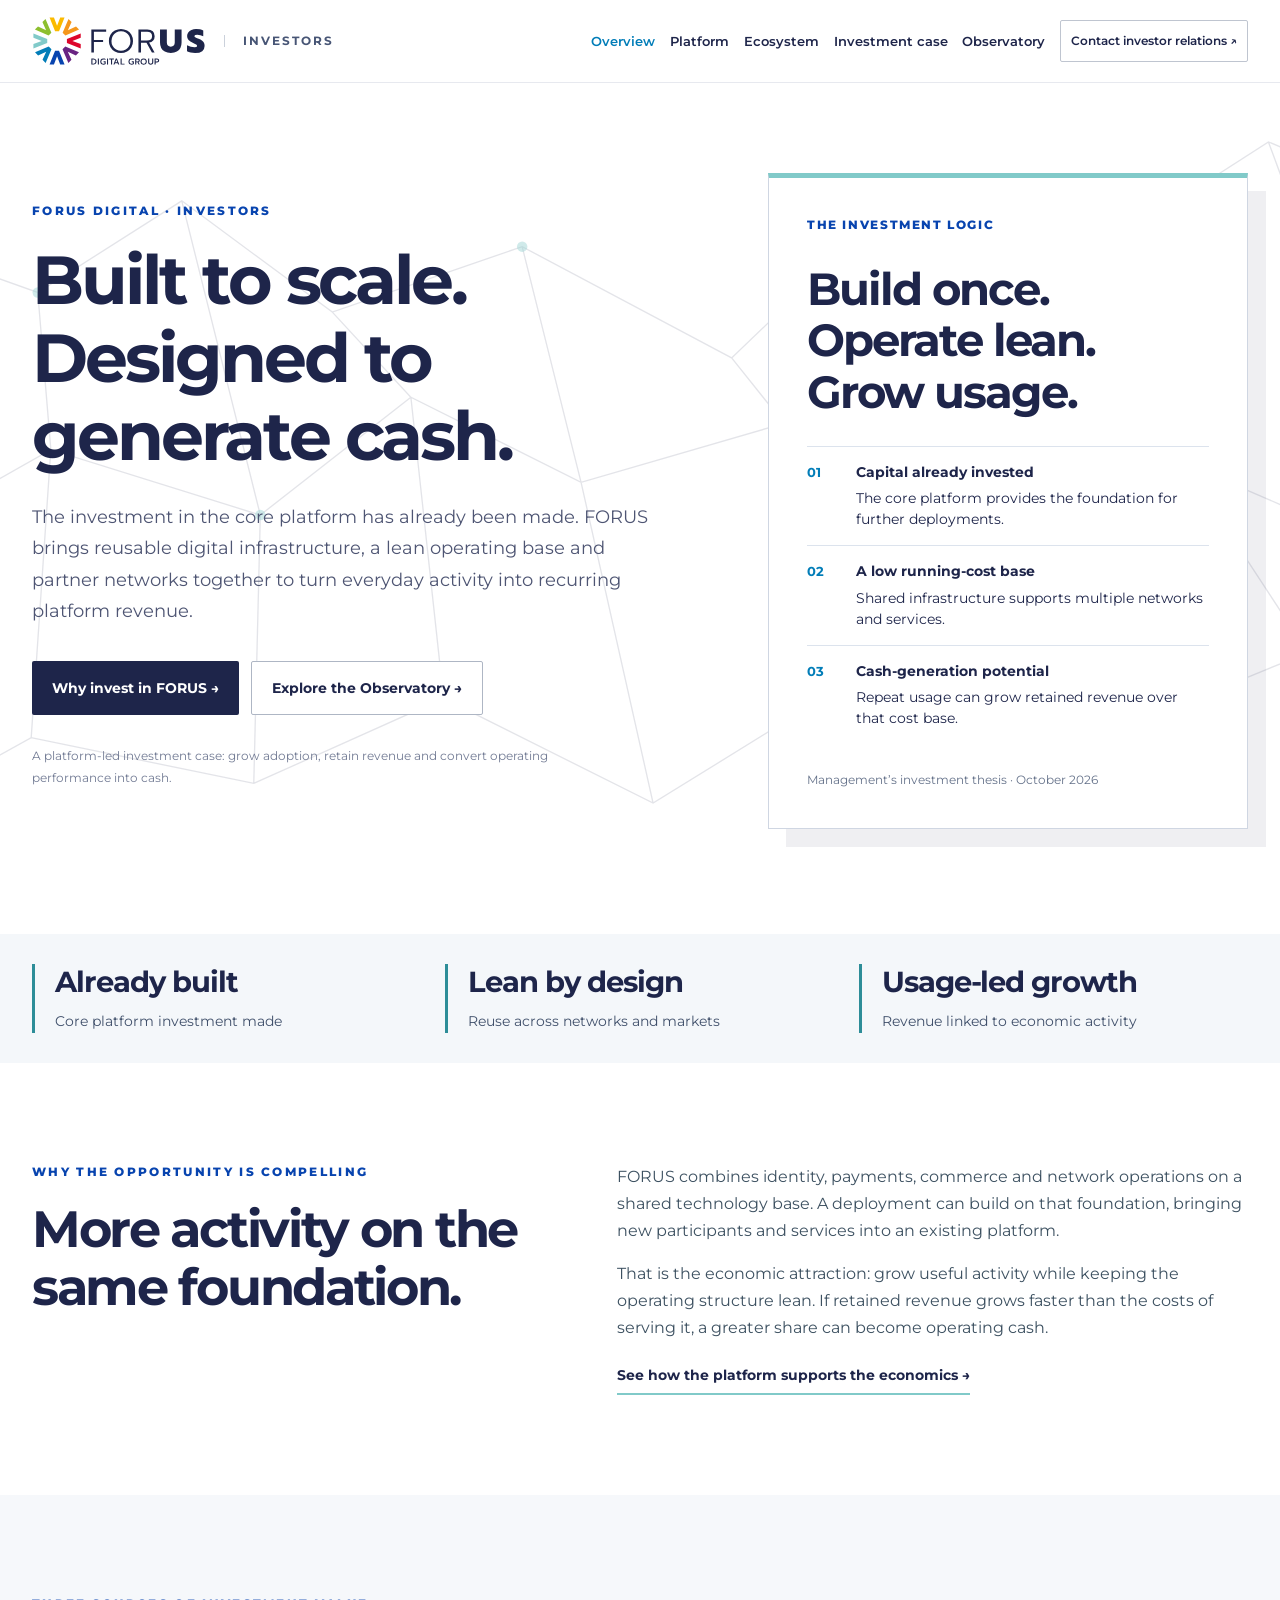
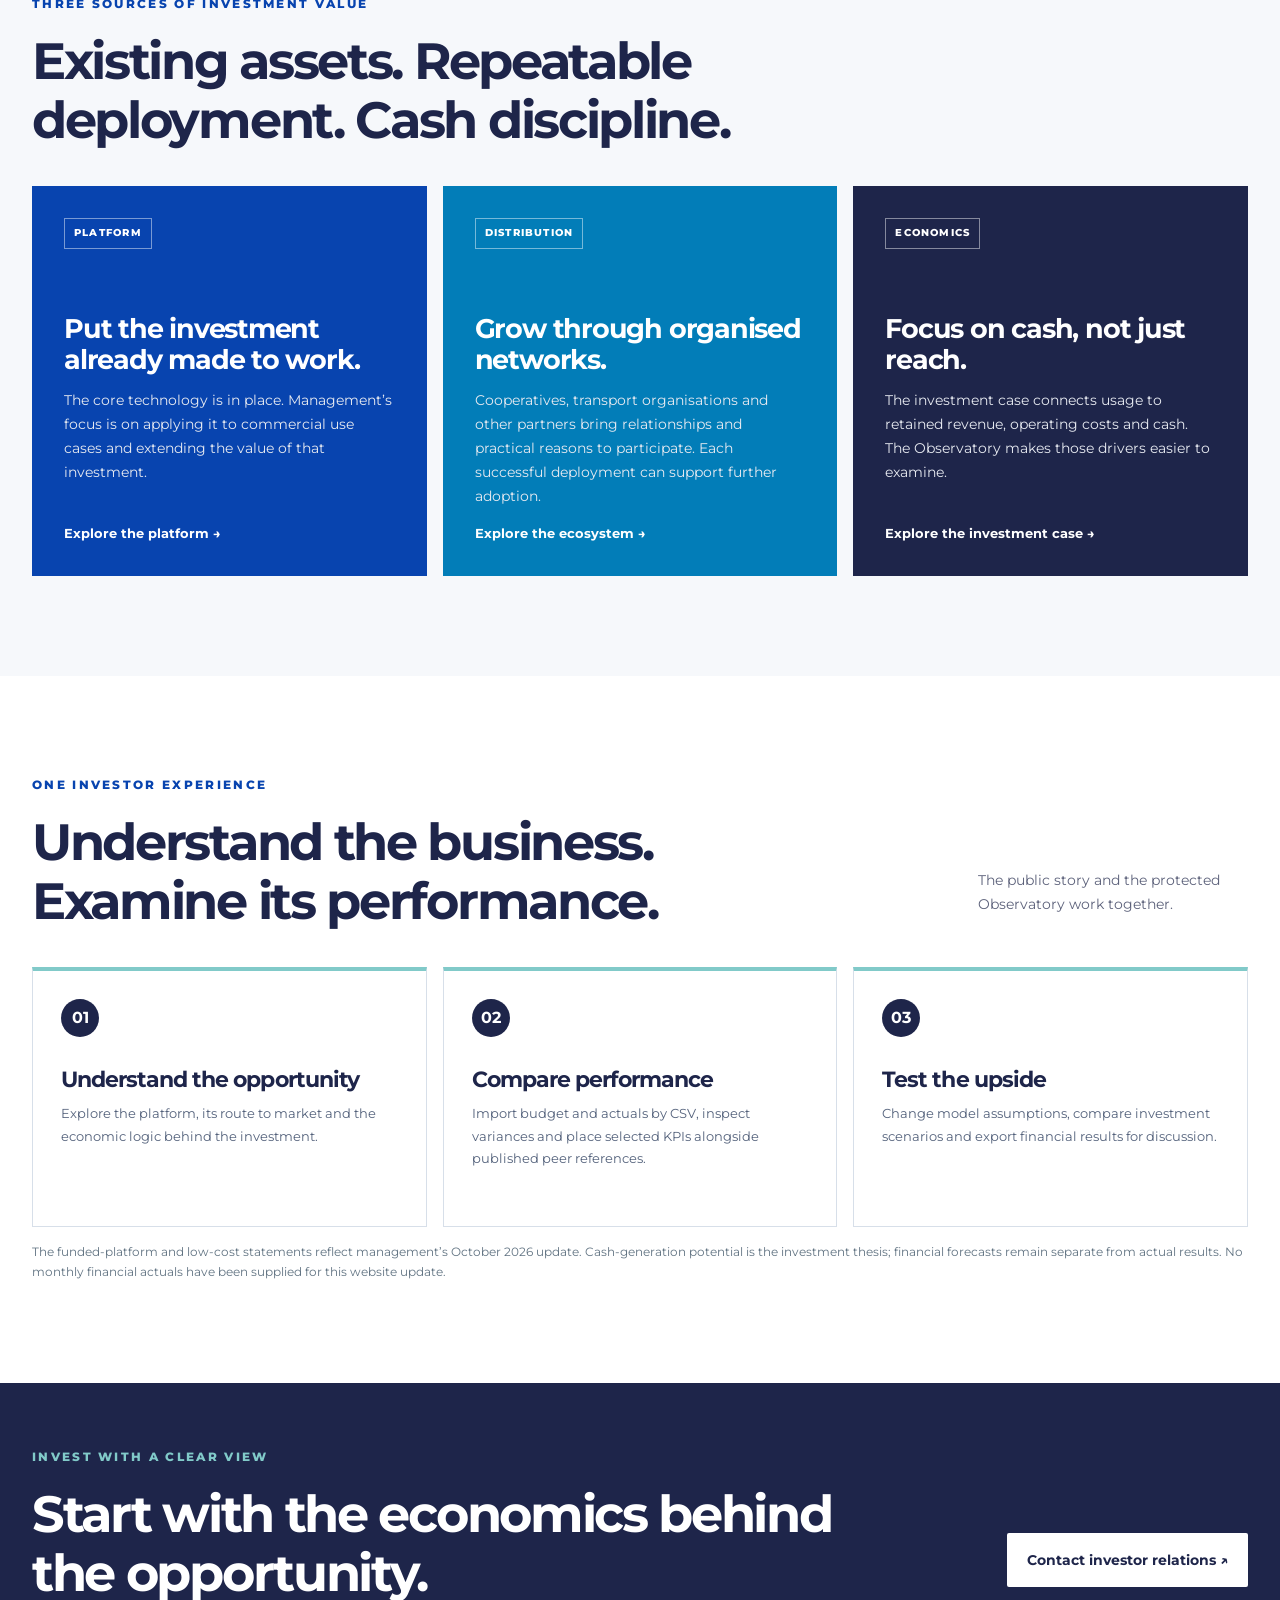
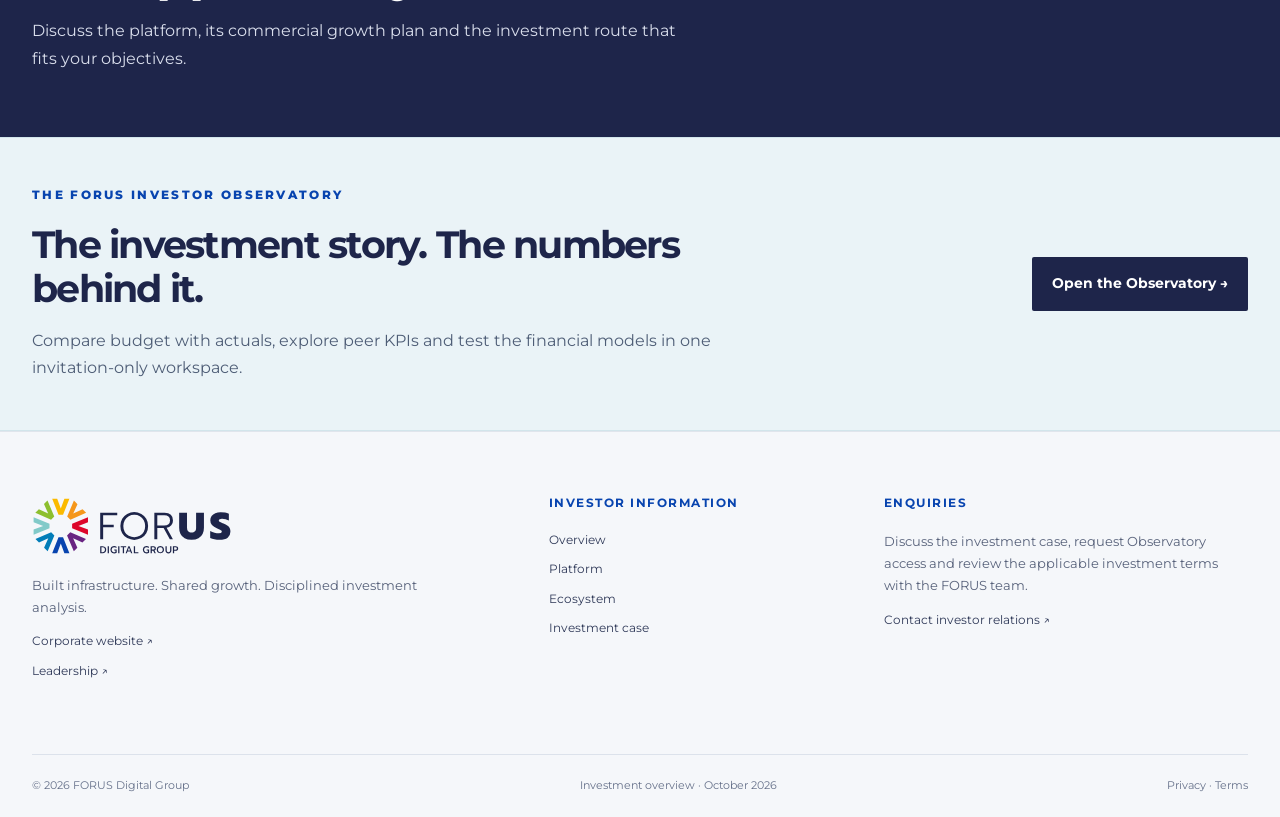
==== commit 0079e5db: "Align investor website with Observatory and platform economics" ====
--- a/index.html
+++ b/index.html
@@ -1,7 +1,9 @@
-<!doctype html><html lang="en"><head><meta charset="utf-8"><meta name="viewport" content="width=device-width,initial-scale=1"><title>Overview | FORUS Digital Investors</title><meta name="description" content="FORUS Digital pre-revenue investor concept: USD 30m primary capital, adoption milestones and illustrative outcomes."><link rel="icon" type="image/svg+xml" href="assets/forus-icon.svg"><link rel="stylesheet" href="style.css"><script src="app.js" defer></script></head><body><a class="skip" href="#main">Skip to content</a><header class="site-header"><div class="header-inner"><a class="brand" href="index.html" aria-label="FORUS Digital investors home"><img class="corporate-logo" src="assets/forus-corporate.svg" alt="FORUS Digital Group" width="174" height="52"><span class="investor-label">Investors</span></a><button class="menu-toggle" aria-expanded="false" aria-controls="site-nav" aria-label="Open navigation">Menu <span>☰</span></button><nav id="site-nav" aria-label="Primary navigation"><a href="index.html" class="active" aria-current=page>Overview</a><a href="platform.html" class="" >Platform</a><a href="ecosystem.html" class="" >Ecosystem</a><a href="investment-case.html" class="" >Investment case</a><a href="observatory/">Observatory</a><a class="nav-contact" href="https://forus.digital/contact.html">Contact investor relations <span aria-hidden="true">↗</span></a></nav></div></header><main id="main"><div class="investor-notice"><div class="container"><strong>Pre-revenue investor concept</strong><span>USD 30m primary raise and milestone earn-out are illustrative terms for discussion · not agreed</span></div></div><section class="hero"><div class="container hero-grid"><div class="hero-copy"><p class="eyebrow">FORUS DIGITAL · INVESTOR OVERVIEW</p><h1>Build once. Activate networks. Share the upside.</h1><p class="hero-lead">FORUS is a pre-revenue platform venture. We have built reusable infrastructure for identity, wallets, payments and operations, and assembled a large partner-stated pipeline. The investment thesis is to turn those relationships into contracted deployments, paying active users and repeat transactions.</p><div class="hero-actions"><a class="button primary" href="investment-case.html">Explore the USD 30m proposal ↗</a><a class="button ghost" href="observatory/">Open the Observatory →</a></div><p class="hero-note">The USD 20bn exit is an ambition for a future scale outcome, not a present valuation, forecast or guaranteed return.</p></div><div class="model-card"><p class="deal-label">ILLUSTRATIVE FUNDING CONCEPT</p><h2>Capital now.<br>Earned upside later.</h2><div class="model-row"><b>01</b><span>USD 30m new capital into the investee company, subject to structure and approvals.</span></div><div class="model-row"><b>02</b><span>Investor starts at 15% on a fully diluted basis in the worked example.</span></div><div class="model-row"><b>03</b><span>Up to 5 percentage points return to a founder and team pool only after independently verified adoption gates.</span></div><p>Example only. No investor has accepted these terms.</p></div></div></section>
-<section class="signal-strip"><div class="container signal-inner value-strip"><div><span class="signal-number">Pre-revenue</span><span class="signal-text">Current stage<br><small>No booked platform revenue in the August pack.</small></span></div><div><span class="signal-number">65m</span><span class="signal-text">Partner-stated full potential<br><small>Not contracted or active users.</small></span></div><div><span class="signal-number">USD 20bn</span><span class="signal-text">Exit ambition<br><small>Requires far more evidence and scale.</small></span></div></div></section>
-<section class="section container split-intro"><div><p class="eyebrow">THE INVESTMENT THESIS</p><h2>Distribution could turn a shared core into a network business.</h2></div><div><p>Cooperatives, transport networks and other communities already organise people and commerce. FORUS supplies common technology while partners contribute local relationships and use cases. A single platform can serve multiple deployments, but each must prove adoption, revenue collection and economics.</p><p>Current pipeline is an opportunity set, not revenue. The first funded phase should turn selected programmes into signed, measured rollouts and validate the contractual share of platform usage revenue.</p><a class="text-link" href="platform.html">Understand the platform economics ↗</a></div></section>
-<section class="section muted"><div class="container"><div class="section-head"><div><p class="eyebrow">FROM PLATFORM TO MARKET</p><h2>Where proof can begin.</h2></div><a class="text-link" href="ecosystem.html">Programmes and stages ↗</a></div><div class="feature-grid"><article class="feature-card orange"><span class="tag">PILOT REPORTED COMPLETE</span><h3>WOW transport</h3><p>An Eastern Cape fuel rebate pilot tests a tangible saving for taxi operators. Measured adoption and repeat transaction economics are the next proof points.</p></article><article class="feature-card navy"><span class="tag">SIGNED PARTNERSHIP</span><h3>.coop identity</h3><p>The DotCooperation relationship offers a potential route to cooperative organisations in Africa. Registrations and commercial contribution remain to be established.</p></article><article class="feature-card sky"><span class="tag">PILOT IN DEVELOPMENT</span><h3>Unati in India</h3><p>A member livelihoods programme illustrates how shared tools could serve another geography and use case.</p></article></div></div></section>
-<section class="section container"><div class="section-head"><div><p class="eyebrow">THE DEAL IN ONE VIEW</p><h2>A proposed primary investment with performance earn-back.</h2></div><p>Illustrative structure, not agreed terms.</p></div><div class="ownership-grid"><div><strong>USD 30m</strong><span>New cash into FORUS Card Services N.V. or an agreed rights-holding group structure, subject to diligence.</span></div><div><strong>15% → 10%</strong><span>Example investor ownership at close, reducing as three verified adoption milestones release 5 points to a founder/team pool.</span></div><div><strong>USD 2bn</strong><span>Investor proceeds at a hypothetical USD 20bn equity exit and 10% undiluted final stake, before tax and costs.</span></div></div><p class="small-explain">USD 30m for 15% implies USD 200m post-money and USD 170m pre-money in this example. Later financings can dilute every shareholder. A USD 20bn exit is an illustrative equity sale price, not a prediction; the previous USD 7.5m secondary-sale plan in the August materials is superseded for this discussion.</p><a class="text-link" href="investment-case.html">Change assumptions and compare outcomes ↗</a></section>
-<section class="section muted"><div class="container"><div class="section-head"><div><p class="eyebrow">MEASURE BEFORE REWARD</p><h2>Adoption must be independently evidenced.</h2></div><p>Partner reach does not vest an earn-out.</p></div><div class="proof-grid"><article><span>01</span><h3>Contracted launch</h3><p>Signed scope, pricing, operating responsibility and dates.</p></article><article><span>02</span><h3>Paid active users</h3><p>Unique people with qualifying transactions and collected platform revenue over a defined trailing period.</p></article><article><span>03</span><h3>Unit economics</h3><p>Retained revenue after provider costs, support and deployment expense.</p></article><article><span>04</span><h3>Repeatability</h3><p>Evidence that additional networks launch faster and retain usage.</p></article></div></div></section>
-<section class="callout"><div class="container callout-inner"><div><p class="eyebrow light">INVESTOR CONVERSATION</p><h2>Finance the conversion from pipeline to proof.</h2><p>Review the cap table, rights, operating plan and milestone definitions together with the scenario model.</p></div><a class="button white" href="https://forus.digital/contact.html">Contact investor relations ↗</a></div></section><section class="investor-workspace"><div class="container workspace-inner"><div><p class="eyebrow">FORUS INVESTOR OBSERVATORY</p><h2>Take the investment case further.</h2><p>Explore the financial models, compare investment routes and follow the evidence in your invitation-only investor workspace.</p></div><a class="button primary" href="observatory/">Enter the Observatory <span aria-hidden="true">→</span></a></div></section></main><footer class="footer"><div class="container footer-main"><div><img class="footer-corporate-logo" src="assets/forus-corporate.svg" alt="FORUS Digital Group" width="200" height="60"><p>Infrastructure for connected, inclusive digital economies.</p><a href="https://forus.digital/">Corporate website ↗</a><a href="https://forus.digital/leadership.html">Leadership ↗</a></div><div><h3>Investor information</h3><a href="index.html" class="active" aria-current=page>Overview</a><a href="platform.html" class="" >Platform</a><a href="ecosystem.html" class="" >Ecosystem</a><a href="investment-case.html" class="" >Investment case</a></div><div><h3>Enquiries</h3><p>Financial and transaction information is provided directly to qualified parties under appropriate arrangements.</p><a href="https://forus.digital/contact.html">Contact investor relations ↗</a></div></div><div class="container footer-bottom"><span>© 2026 FORUS Digital Group</span><span>Pre-revenue investor concept · September 2026</span><span><a href="https://forus.digital/privacy">Privacy</a> · <a href="https://forus.digital/terms">Terms</a></span></div></footer></body></html>+<!doctype html><html lang="en"><head><meta charset="utf-8"><meta name="viewport" content="width=device-width,initial-scale=1"><title>Overview | FORUS Digital Investors</title><meta name="description" content="FORUS investment case: an already-funded core platform, a lean operating model and cash-generation potential from repeat network activity."><link rel="icon" type="image/svg+xml" href="assets/forus-icon.svg"><link rel="stylesheet" href="style.css"><script src="app.js" defer></script></head><body><a class="skip" href="#main">Skip to content</a><header class="site-header"><div class="header-inner"><a class="brand" href="index.html" aria-label="FORUS Digital investors home"><img class="corporate-logo" src="assets/forus-corporate.svg" alt="FORUS Digital Group" width="174" height="52"><span class="investor-label">Investors</span></a><button class="menu-toggle" aria-expanded="false" aria-controls="site-nav" aria-label="Open navigation">Menu <span>☰</span></button><nav id="site-nav" aria-label="Primary navigation"><a href="index.html" class="active" aria-current=page>Overview</a><a href="platform.html" class="" >Platform</a><a href="ecosystem.html" class="" >Ecosystem</a><a href="investment-case.html" class="" >Investment case</a><a href="observatory/">Observatory</a><a class="nav-contact" href="https://forus.digital/contact.html">Contact investor relations <span aria-hidden="true">↗</span></a></nav></div></header><main id="main">
+
+<section class="hero"><div class="container hero-grid"><div class="hero-copy"><p class="eyebrow">FORUS DIGITAL · INVESTORS</p><h1>Built to scale.<br>Designed to generate cash.</h1><p class="hero-lead">The investment in the core platform has already been made. FORUS brings reusable digital infrastructure, a lean operating base and partner networks together to turn everyday activity into recurring platform revenue.</p><div class="hero-actions"><a class="button primary" href="investment-case.html">Why invest in FORUS →</a><a class="button ghost" href="observatory/">Explore the Observatory →</a></div><p class="hero-note">A platform-led investment case: grow adoption, retain revenue and convert operating performance into cash.</p></div><div class="model-card"><p class="deal-label">THE INVESTMENT LOGIC</p><h2>Build once.<br>Operate lean.<br>Grow usage.</h2><div class="model-row"><b>01</b><span><strong>Capital already invested</strong><br>The core platform provides the foundation for further deployments.</span></div><div class="model-row"><b>02</b><span><strong>A low running-cost base</strong><br>Shared infrastructure supports multiple networks and services.</span></div><div class="model-row"><b>03</b><span><strong>Cash-generation potential</strong><br>Repeat usage can grow retained revenue over that cost base.</span></div><p>Management’s investment thesis · October 2026</p></div></div></section>
+<section class="signal-strip"><div class="container thesis-strip"><div><strong>Already built</strong><span>Core platform investment made</span></div><div><strong>Lean by design</strong><span>Reuse across networks and markets</span></div><div><strong>Usage-led growth</strong><span>Revenue linked to economic activity</span></div></div></section>
+<section class="section container split-intro"><div><p class="eyebrow">WHY THE OPPORTUNITY IS COMPELLING</p><h2>More activity on the same foundation.</h2></div><div><p>FORUS combines identity, payments, commerce and network operations on a shared technology base. A deployment can build on that foundation, bringing new participants and services into an existing platform.</p><p>That is the economic attraction: grow useful activity while keeping the operating structure lean. If retained revenue grows faster than the costs of serving it, a greater share can become operating cash.</p><a class="text-link" href="platform.html">See how the platform supports the economics →</a></div></section>
+<section class="section muted"><div class="container"><div class="section-head"><div><p class="eyebrow">THREE SOURCES OF INVESTMENT VALUE</p><h2>Existing assets. Repeatable deployment. Cash discipline.</h2></div></div><div class="feature-grid"><article class="feature-card navy"><span class="tag">PLATFORM</span><h3>Put the investment already made to work.</h3><p>The core technology is in place. Management’s focus is on applying it to commercial use cases and extending the value of that investment.</p><a href="platform.html">Explore the platform →</a></article><article class="feature-card sky"><span class="tag">DISTRIBUTION</span><h3>Grow through organised networks.</h3><p>Cooperatives, transport organisations and other partners bring relationships and practical reasons to participate. Each successful deployment can support further adoption.</p><a href="ecosystem.html">Explore the ecosystem →</a></article><article class="feature-card orange"><span class="tag">ECONOMICS</span><h3>Focus on cash, not just reach.</h3><p>The investment case connects usage to retained revenue, operating costs and cash. The Observatory makes those drivers easier to examine.</p><a href="investment-case.html">Explore the investment case →</a></article></div></div></section>
+<section class="section container"><div class="section-head"><div><p class="eyebrow">ONE INVESTOR EXPERIENCE</p><h2>Understand the business. Examine its performance.</h2></div><p>The public story and the protected Observatory work together.</p></div><div class="transaction-steps"><article><b>01</b><h3>Understand the opportunity</h3><p>Explore the platform, its route to market and the economic logic behind the investment.</p></article><article><b>02</b><h3>Compare performance</h3><p>Import budget and actuals by CSV, inspect variances and place selected KPIs alongside published peer references.</p></article><article><b>03</b><h3>Test the upside</h3><p>Change model assumptions, compare investment scenarios and export financial results for discussion.</p></article></div><p class="source-line">The funded-platform and low-cost statements reflect management’s October 2026 update. Cash-generation potential is the investment thesis; financial forecasts remain separate from actual results. No monthly financial actuals have been supplied for this website update.</p></section>
+<section class="callout"><div class="container callout-inner"><div><p class="eyebrow light">INVEST WITH A CLEAR VIEW</p><h2>Start with the economics behind the opportunity.</h2><p>Discuss the platform, its commercial growth plan and the investment route that fits your objectives.</p></div><a class="button white" href="https://forus.digital/contact.html">Contact investor relations ↗</a></div></section>
+<section class="investor-workspace"><div class="container workspace-inner"><div><p class="eyebrow">THE FORUS INVESTOR OBSERVATORY</p><h2>The investment story. The numbers behind it.</h2><p>Compare budget with actuals, explore peer KPIs and test the financial models in one invitation-only workspace.</p></div><a class="button primary" href="observatory/">Open the Observatory →</a></div></section></main><footer class="footer"><div class="container footer-main"><div><img class="footer-corporate-logo" src="assets/forus-corporate.svg" alt="FORUS Digital Group" width="200" height="60"><p>Built infrastructure. Shared growth. Disciplined investment analysis.</p><a href="https://forus.digital/">Corporate website ↗</a><a href="https://forus.digital/leadership.html">Leadership ↗</a></div><div><h3>Investor information</h3><a href="index.html" class="active" aria-current=page>Overview</a><a href="platform.html" class="" >Platform</a><a href="ecosystem.html" class="" >Ecosystem</a><a href="investment-case.html" class="" >Investment case</a></div><div><h3>Enquiries</h3><p>Discuss the investment case, request Observatory access and review the applicable investment terms with the FORUS team.</p><a href="https://forus.digital/contact.html">Contact investor relations ↗</a></div></div><div class="container footer-bottom"><span>© 2026 FORUS Digital Group</span><span>Investment overview · October 2026</span><span><a href="https://forus.digital/privacy">Privacy</a> · <a href="https://forus.digital/terms">Terms</a></span></div></footer></body></html>
--- a/style.css
+++ b/style.css
@@ -25,3 +25,6 @@
 
 /* Shared investor journey */
 .investor-workspace{background:#eaf3f7;border-top:1px solid #d2e5eb;border-bottom:1px solid #d2e5eb;padding:48px 0}.workspace-inner{display:flex;justify-content:space-between;align-items:center;gap:40px}.workspace-inner>div{max-width:760px}.workspace-inner h2{font-size:clamp(1.8rem,3vw,2.8rem);margin-bottom:16px}.workspace-inner p:last-child{margin:0;color:#4e5d76}.workspace-inner .button{flex-shrink:0}.site-header nav{gap:clamp(10px,1.15vw,20px)}.site-header nav .nav-contact{font-size:.76rem;padding:10px}.button[hidden]{display:none}@media(max-width:1180px){.header-inner{flex-wrap:wrap;padding:18px 0;gap:18px}.site-header nav{flex-wrap:wrap}}@media(max-width:760px){.workspace-inner{align-items:flex-start;flex-direction:column;gap:24px}}
+
+/* October 2026: investment narrative aligned with the Observatory. */
+.thesis-strip{display:grid;grid-template-columns:repeat(3,minmax(0,1fr));gap:24px}.thesis-strip>div{border-left:3px solid #2d8d98;padding-left:20px}.thesis-strip strong{display:block;font-size:clamp(1.3rem,2.3vw,2rem);line-height:1.25;color:#1e254a;letter-spacing:-.035em}.thesis-strip span{display:block;margin-top:9px;font-size:.85rem;color:#40506b}.cash-path{list-style:none;padding:0;margin:32px 0;display:grid;grid-template-columns:repeat(4,minmax(0,1fr));gap:24px}.cash-path li{border-top:3px solid #2d8d98;padding-top:20px}.cash-path li>span{color:#0844af;font-weight:700;font-size:.8rem}.cash-path h3{margin:28px 0 12px}.cash-path p{font-size:.9rem;color:#40506b}.reference-intro>p:not(.eyebrow){max-width:900px;color:#40506b}.reference-details{border:1px solid #c4d3df;background:#fff;margin-top:28px}.reference-details>summary{padding:22px 26px;font-weight:700;color:#1e254a;cursor:pointer;line-height:1.5}.reference-details>summary:focus-visible{outline:3px solid #0844af;outline-offset:3px}.reference-details[open]>summary{border-bottom:1px solid #c4d3df}.reference-body{padding:28px;min-width:0}.reference-body>.section{width:100%;padding:38px 0}.reference-body>.section>.container{width:100%;padding:0 20px}.reference-body h2{font-size:clamp(1.6rem,3vw,2.5rem)}.reference-body .two-col{gap:32px}.reference-note{padding:16px 20px;background:#eaf3f7;border-left:3px solid #2d8d98;font-size:.9rem}.model-row strong{display:inline-block;margin-bottom:5px}.hero-grid>*{min-width:0}.cash-path li,.transaction-steps article{min-width:0}.hero-copy h1{overflow-wrap:normal}.model-card h2{overflow-wrap:normal}.portfolio small{display:block;line-height:1.6}.reference-body table td:not(:first-child),.reference-body table th:not(:first-child){text-align:right}@media(max-width:900px){.cash-path{grid-template-columns:repeat(2,minmax(0,1fr))}}@media(max-width:760px){.thesis-strip,.cash-path{grid-template-columns:1fr}.reference-body{padding:18px}.reference-body>.section>.container{padding:0}.reference-details>summary{padding:18px}.reference-body .two-col{grid-template-columns:1fr}.cash-path h3{margin-top:16px}.model-card{margin-top:36px}}
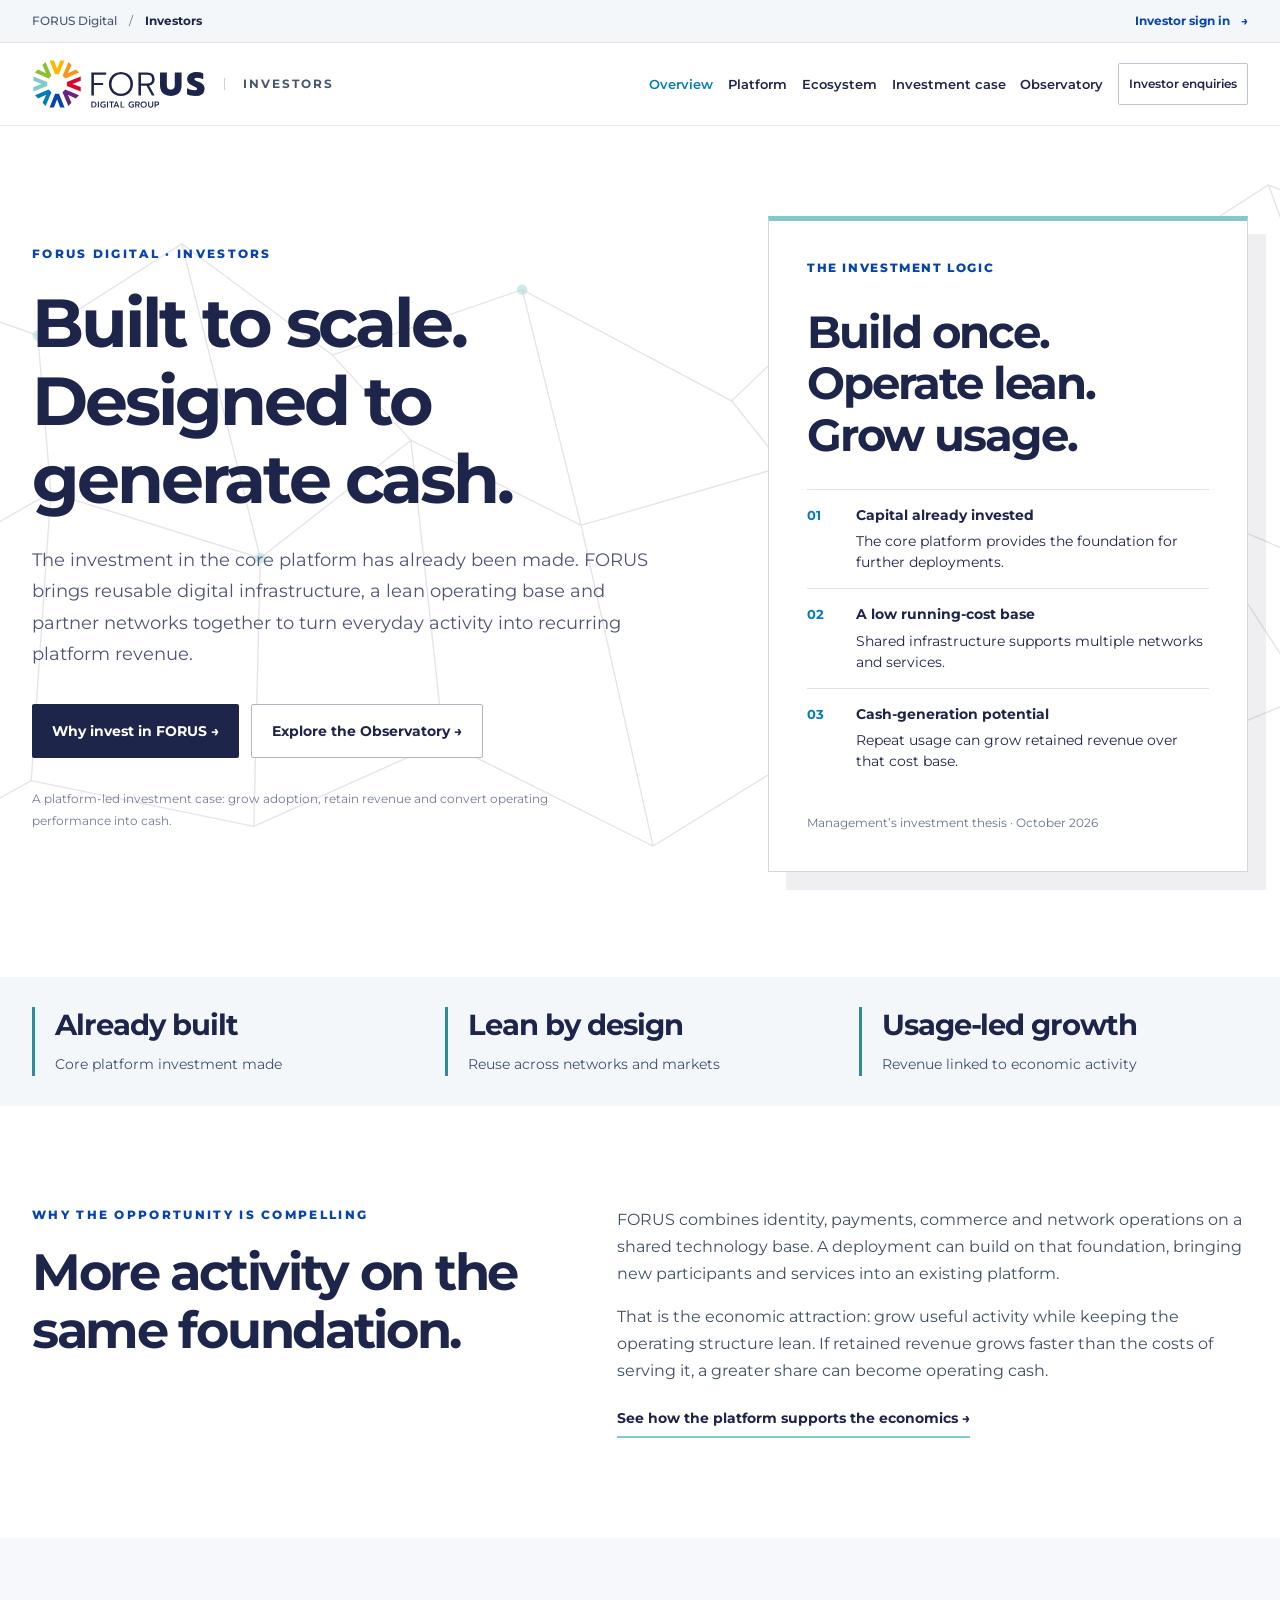
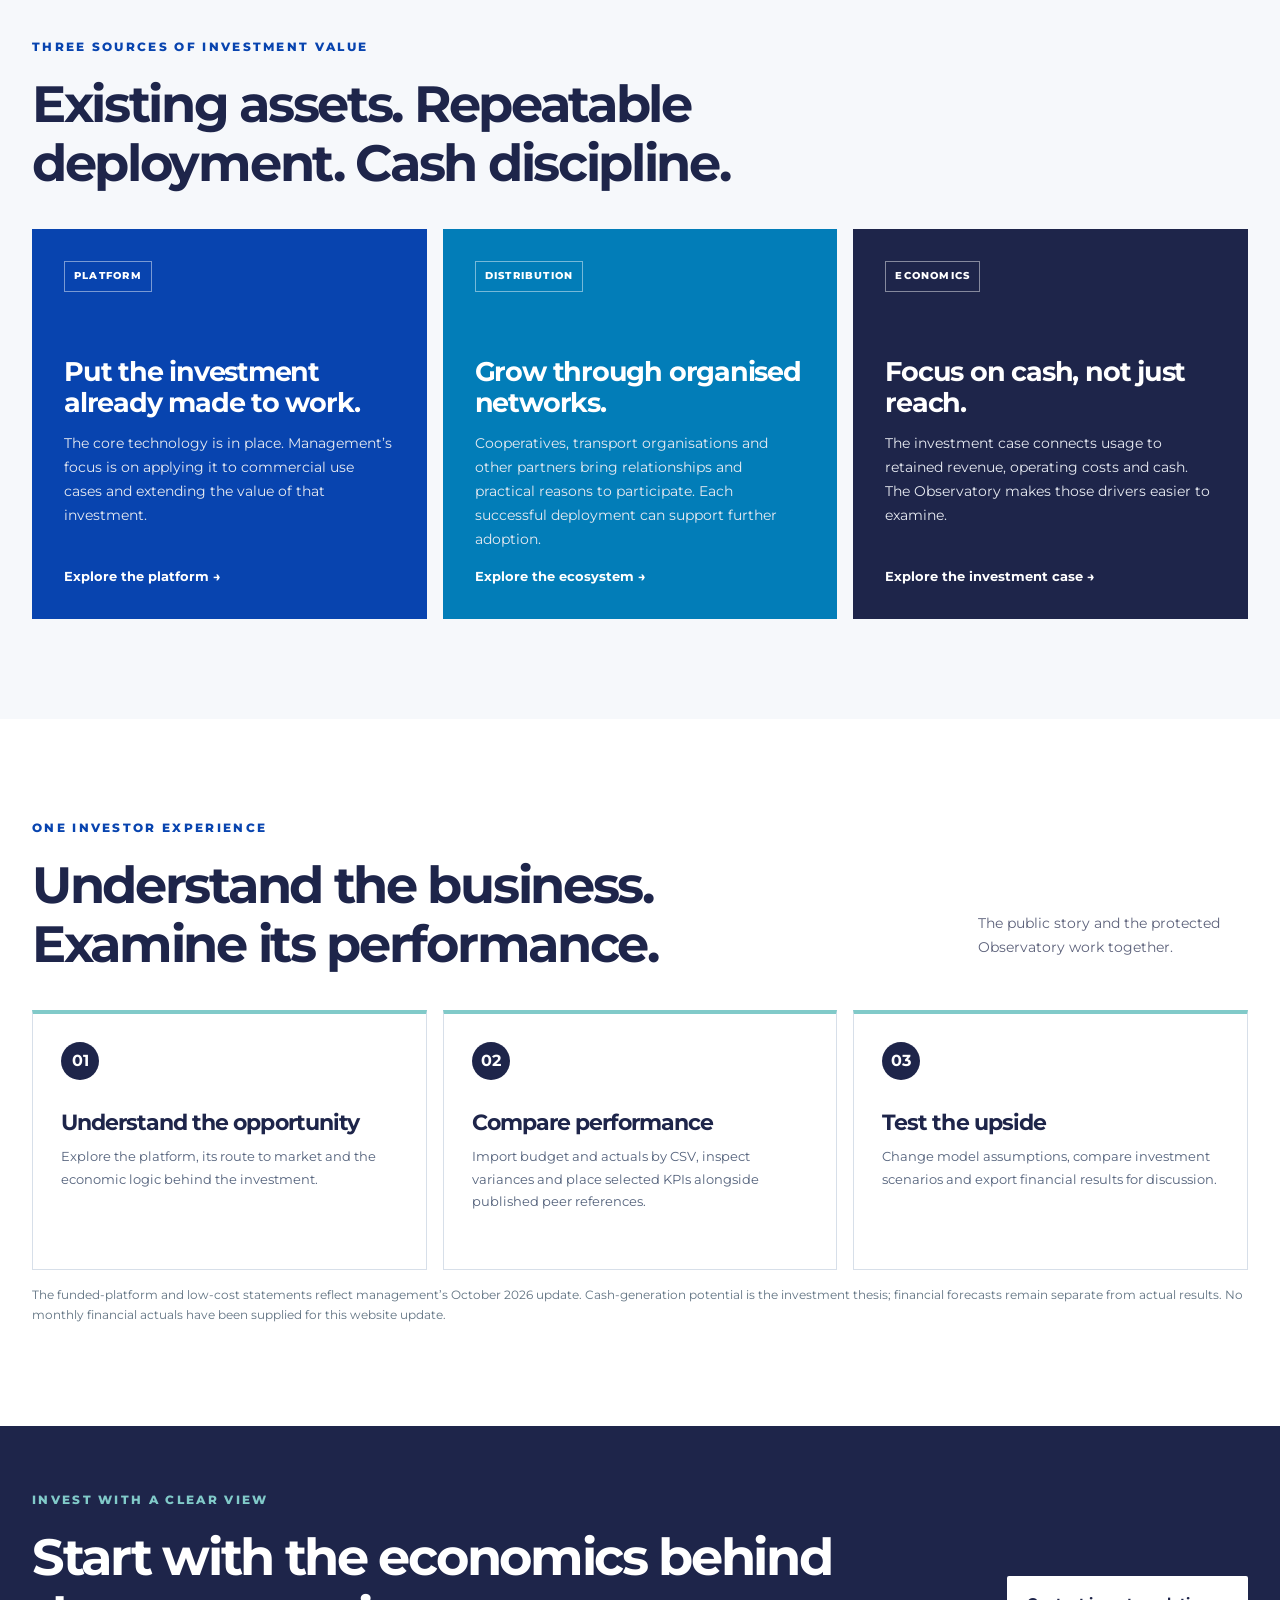
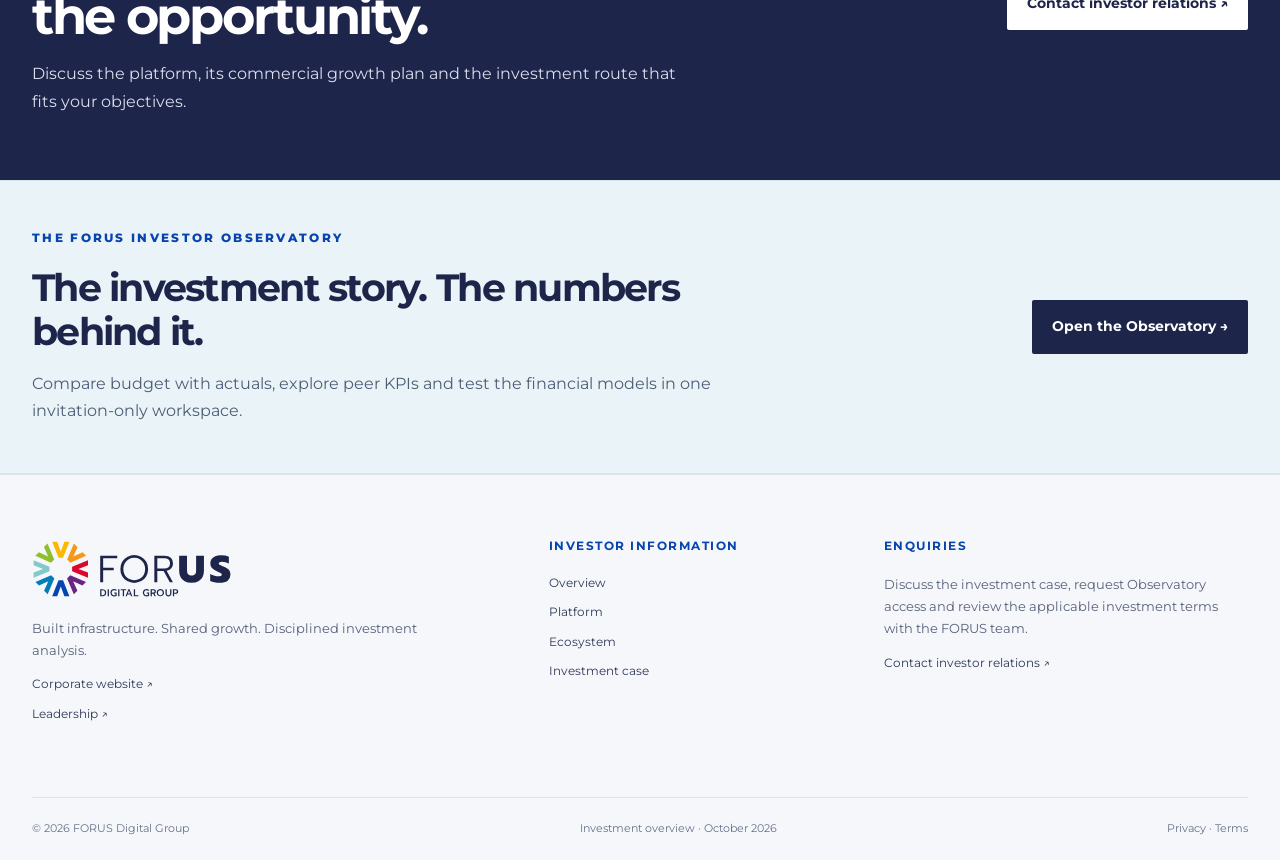
==== commit a84e91dc: "Unify FORUS navigation and investor sign-in across public pages" ====
--- a/index.html
+++ b/index.html
@@ -1,9 +1,9 @@
-<!doctype html><html lang="en"><head><meta charset="utf-8"><meta name="viewport" content="width=device-width,initial-scale=1"><title>Overview | FORUS Digital Investors</title><meta name="description" content="FORUS investment case: an already-funded core platform, a lean operating model and cash-generation potential from repeat network activity."><link rel="icon" type="image/svg+xml" href="assets/forus-icon.svg"><link rel="stylesheet" href="style.css"><script src="app.js" defer></script></head><body><a class="skip" href="#main">Skip to content</a><header class="site-header"><div class="header-inner"><a class="brand" href="index.html" aria-label="FORUS Digital investors home"><img class="corporate-logo" src="assets/forus-corporate.svg" alt="FORUS Digital Group" width="174" height="52"><span class="investor-label">Investors</span></a><button class="menu-toggle" aria-expanded="false" aria-controls="site-nav" aria-label="Open navigation">Menu <span>☰</span></button><nav id="site-nav" aria-label="Primary navigation"><a href="index.html" class="active" aria-current=page>Overview</a><a href="platform.html" class="" >Platform</a><a href="ecosystem.html" class="" >Ecosystem</a><a href="investment-case.html" class="" >Investment case</a><a href="observatory/">Observatory</a><a class="nav-contact" href="https://forus.digital/contact.html">Contact investor relations <span aria-hidden="true">↗</span></a></nav></div></header><main id="main">
+<!doctype html><html lang="en"><head><meta charset="utf-8"><meta name="viewport" content="width=device-width,initial-scale=1"><title>Overview | FORUS Digital Investors</title><link rel="canonical" href="https://investors.forus.digital/"><meta name="description" content="FORUS investment case: an already-funded core platform, a lean operating model and cash-generation potential from repeat network activity."><link rel="icon" type="image/svg+xml" href="assets/forus-icon.svg"><link rel="stylesheet" href="style.css"><script src="app.js" defer></script></head><body><a class="skip" href="#main">Skip to content</a><div class="group-bar"><div class="group-bar-inner"><nav aria-label="FORUS destinations"><a href="https://forus.digital/">FORUS Digital</a><span aria-hidden="true">/</span><a href="https://investors.forus.digital/" aria-current="location">Investors</a></nav><a class="investor-signin" href="https://forus-investor-observatory-275238838721.africa-south1.run.app/login">Investor sign in <span aria-hidden="true">→</span></a></div></div><header class="site-header"><div class="header-inner"><a class="brand" href="https://forus.digital/" aria-label="FORUS Digital home"><img class="corporate-logo" src="assets/forus-corporate.svg" alt="FORUS Digital Group" width="174" height="52"><span class="investor-label">Investors</span></a><button class="menu-toggle" aria-expanded="false" aria-controls="site-nav" aria-label="Open navigation">Menu <span>☰</span></button><nav id="site-nav" aria-label="Primary navigation"><a href="index.html" class="active" aria-current=page>Overview</a><a href="platform.html" class="" >Platform</a><a href="ecosystem.html" class="" >Ecosystem</a><a href="investment-case.html" class="" >Investment case</a><a href="observatory/">Observatory</a><a class="nav-contact" href="mailto:info@forus.digital?subject=Investor%20Relations">Investor enquiries</a></nav></div></header><main id="main">
 
 <section class="hero"><div class="container hero-grid"><div class="hero-copy"><p class="eyebrow">FORUS DIGITAL · INVESTORS</p><h1>Built to scale.<br>Designed to generate cash.</h1><p class="hero-lead">The investment in the core platform has already been made. FORUS brings reusable digital infrastructure, a lean operating base and partner networks together to turn everyday activity into recurring platform revenue.</p><div class="hero-actions"><a class="button primary" href="investment-case.html">Why invest in FORUS →</a><a class="button ghost" href="observatory/">Explore the Observatory →</a></div><p class="hero-note">A platform-led investment case: grow adoption, retain revenue and convert operating performance into cash.</p></div><div class="model-card"><p class="deal-label">THE INVESTMENT LOGIC</p><h2>Build once.<br>Operate lean.<br>Grow usage.</h2><div class="model-row"><b>01</b><span><strong>Capital already invested</strong><br>The core platform provides the foundation for further deployments.</span></div><div class="model-row"><b>02</b><span><strong>A low running-cost base</strong><br>Shared infrastructure supports multiple networks and services.</span></div><div class="model-row"><b>03</b><span><strong>Cash-generation potential</strong><br>Repeat usage can grow retained revenue over that cost base.</span></div><p>Management’s investment thesis · October 2026</p></div></div></section>
 <section class="signal-strip"><div class="container thesis-strip"><div><strong>Already built</strong><span>Core platform investment made</span></div><div><strong>Lean by design</strong><span>Reuse across networks and markets</span></div><div><strong>Usage-led growth</strong><span>Revenue linked to economic activity</span></div></div></section>
 <section class="section container split-intro"><div><p class="eyebrow">WHY THE OPPORTUNITY IS COMPELLING</p><h2>More activity on the same foundation.</h2></div><div><p>FORUS combines identity, payments, commerce and network operations on a shared technology base. A deployment can build on that foundation, bringing new participants and services into an existing platform.</p><p>That is the economic attraction: grow useful activity while keeping the operating structure lean. If retained revenue grows faster than the costs of serving it, a greater share can become operating cash.</p><a class="text-link" href="platform.html">See how the platform supports the economics →</a></div></section>
 <section class="section muted"><div class="container"><div class="section-head"><div><p class="eyebrow">THREE SOURCES OF INVESTMENT VALUE</p><h2>Existing assets. Repeatable deployment. Cash discipline.</h2></div></div><div class="feature-grid"><article class="feature-card navy"><span class="tag">PLATFORM</span><h3>Put the investment already made to work.</h3><p>The core technology is in place. Management’s focus is on applying it to commercial use cases and extending the value of that investment.</p><a href="platform.html">Explore the platform →</a></article><article class="feature-card sky"><span class="tag">DISTRIBUTION</span><h3>Grow through organised networks.</h3><p>Cooperatives, transport organisations and other partners bring relationships and practical reasons to participate. Each successful deployment can support further adoption.</p><a href="ecosystem.html">Explore the ecosystem →</a></article><article class="feature-card orange"><span class="tag">ECONOMICS</span><h3>Focus on cash, not just reach.</h3><p>The investment case connects usage to retained revenue, operating costs and cash. The Observatory makes those drivers easier to examine.</p><a href="investment-case.html">Explore the investment case →</a></article></div></div></section>
 <section class="section container"><div class="section-head"><div><p class="eyebrow">ONE INVESTOR EXPERIENCE</p><h2>Understand the business. Examine its performance.</h2></div><p>The public story and the protected Observatory work together.</p></div><div class="transaction-steps"><article><b>01</b><h3>Understand the opportunity</h3><p>Explore the platform, its route to market and the economic logic behind the investment.</p></article><article><b>02</b><h3>Compare performance</h3><p>Import budget and actuals by CSV, inspect variances and place selected KPIs alongside published peer references.</p></article><article><b>03</b><h3>Test the upside</h3><p>Change model assumptions, compare investment scenarios and export financial results for discussion.</p></article></div><p class="source-line">The funded-platform and low-cost statements reflect management’s October 2026 update. Cash-generation potential is the investment thesis; financial forecasts remain separate from actual results. No monthly financial actuals have been supplied for this website update.</p></section>
-<section class="callout"><div class="container callout-inner"><div><p class="eyebrow light">INVEST WITH A CLEAR VIEW</p><h2>Start with the economics behind the opportunity.</h2><p>Discuss the platform, its commercial growth plan and the investment route that fits your objectives.</p></div><a class="button white" href="https://forus.digital/contact.html">Contact investor relations ↗</a></div></section>
-<section class="investor-workspace"><div class="container workspace-inner"><div><p class="eyebrow">THE FORUS INVESTOR OBSERVATORY</p><h2>The investment story. The numbers behind it.</h2><p>Compare budget with actuals, explore peer KPIs and test the financial models in one invitation-only workspace.</p></div><a class="button primary" href="observatory/">Open the Observatory →</a></div></section></main><footer class="footer"><div class="container footer-main"><div><img class="footer-corporate-logo" src="assets/forus-corporate.svg" alt="FORUS Digital Group" width="200" height="60"><p>Built infrastructure. Shared growth. Disciplined investment analysis.</p><a href="https://forus.digital/">Corporate website ↗</a><a href="https://forus.digital/leadership.html">Leadership ↗</a></div><div><h3>Investor information</h3><a href="index.html" class="active" aria-current=page>Overview</a><a href="platform.html" class="" >Platform</a><a href="ecosystem.html" class="" >Ecosystem</a><a href="investment-case.html" class="" >Investment case</a></div><div><h3>Enquiries</h3><p>Discuss the investment case, request Observatory access and review the applicable investment terms with the FORUS team.</p><a href="https://forus.digital/contact.html">Contact investor relations ↗</a></div></div><div class="container footer-bottom"><span>© 2026 FORUS Digital Group</span><span>Investment overview · October 2026</span><span><a href="https://forus.digital/privacy">Privacy</a> · <a href="https://forus.digital/terms">Terms</a></span></div></footer></body></html>+<section class="callout"><div class="container callout-inner"><div><p class="eyebrow light">INVEST WITH A CLEAR VIEW</p><h2>Start with the economics behind the opportunity.</h2><p>Discuss the platform, its commercial growth plan and the investment route that fits your objectives.</p></div><a class="button white" href="mailto:info@forus.digital?subject=Investor%20Relations">Contact investor relations ↗</a></div></section>
+<section class="investor-workspace"><div class="container workspace-inner"><div><p class="eyebrow">THE FORUS INVESTOR OBSERVATORY</p><h2>The investment story. The numbers behind it.</h2><p>Compare budget with actuals, explore peer KPIs and test the financial models in one invitation-only workspace.</p></div><a class="button primary" href="observatory/">Open the Observatory →</a></div></section></main><footer class="footer"><div class="container footer-main"><div><img class="footer-corporate-logo" src="assets/forus-corporate.svg" alt="FORUS Digital Group" width="200" height="60"><p>Built infrastructure. Shared growth. Disciplined investment analysis.</p><a href="https://forus.digital/">Corporate website ↗</a><a href="https://forus.digital/leadership.html">Leadership ↗</a></div><div><h3>Investor information</h3><a href="index.html" class="active" aria-current=page>Overview</a><a href="platform.html" class="" >Platform</a><a href="ecosystem.html" class="" >Ecosystem</a><a href="investment-case.html" class="" >Investment case</a></div><div><h3>Enquiries</h3><p>Discuss the investment case, request Observatory access and review the applicable investment terms with the FORUS team.</p><a href="mailto:info@forus.digital?subject=Investor%20Relations">Contact investor relations ↗</a></div></div><div class="container footer-bottom"><span>© 2026 FORUS Digital Group</span><span>Investment overview · October 2026</span><span><a href="https://forus.digital/privacy.html">Privacy</a> · <a href="https://forus.digital/terms.html">Terms</a></span></div></footer></body></html>
--- a/style.css
+++ b/style.css
@@ -28,3 +28,8 @@
 
 /* October 2026: investment narrative aligned with the Observatory. */
 .thesis-strip{display:grid;grid-template-columns:repeat(3,minmax(0,1fr));gap:24px}.thesis-strip>div{border-left:3px solid #2d8d98;padding-left:20px}.thesis-strip strong{display:block;font-size:clamp(1.3rem,2.3vw,2rem);line-height:1.25;color:#1e254a;letter-spacing:-.035em}.thesis-strip span{display:block;margin-top:9px;font-size:.85rem;color:#40506b}.cash-path{list-style:none;padding:0;margin:32px 0;display:grid;grid-template-columns:repeat(4,minmax(0,1fr));gap:24px}.cash-path li{border-top:3px solid #2d8d98;padding-top:20px}.cash-path li>span{color:#0844af;font-weight:700;font-size:.8rem}.cash-path h3{margin:28px 0 12px}.cash-path p{font-size:.9rem;color:#40506b}.reference-intro>p:not(.eyebrow){max-width:900px;color:#40506b}.reference-details{border:1px solid #c4d3df;background:#fff;margin-top:28px}.reference-details>summary{padding:22px 26px;font-weight:700;color:#1e254a;cursor:pointer;line-height:1.5}.reference-details>summary:focus-visible{outline:3px solid #0844af;outline-offset:3px}.reference-details[open]>summary{border-bottom:1px solid #c4d3df}.reference-body{padding:28px;min-width:0}.reference-body>.section{width:100%;padding:38px 0}.reference-body>.section>.container{width:100%;padding:0 20px}.reference-body h2{font-size:clamp(1.6rem,3vw,2.5rem)}.reference-body .two-col{gap:32px}.reference-note{padding:16px 20px;background:#eaf3f7;border-left:3px solid #2d8d98;font-size:.9rem}.model-row strong{display:inline-block;margin-bottom:5px}.hero-grid>*{min-width:0}.cash-path li,.transaction-steps article{min-width:0}.hero-copy h1{overflow-wrap:normal}.model-card h2{overflow-wrap:normal}.portfolio small{display:block;line-height:1.6}.reference-body table td:not(:first-child),.reference-body table th:not(:first-child){text-align:right}@media(max-width:900px){.cash-path{grid-template-columns:repeat(2,minmax(0,1fr))}}@media(max-width:760px){.thesis-strip,.cash-path{grid-template-columns:1fr}.reference-body{padding:18px}.reference-body>.section>.container{padding:0}.reference-details>summary{padding:18px}.reference-body .two-col{grid-template-columns:1fr}.cash-path h3{margin-top:16px}.model-card{margin-top:36px}}
+
+/* Shared FORUS destination navigation, October 2026. */
+.group-bar{background:#f4f7fa;border-bottom:1px solid #dce1e9;color:#475575}.group-bar-inner{width:min(1360px,calc(100% - 64px));margin:auto;display:flex;align-items:center;justify-content:space-between;gap:16px;min-height:42px}.group-bar nav{display:flex;flex-wrap:wrap;align-items:center;gap:12px}.group-bar nav a,.group-bar nav span,.investor-signin{font-size:.72rem;line-height:1.4;letter-spacing:0}.group-bar nav a{padding:8px 0;font-weight:500}.group-bar [aria-current]{color:#1e254a;font-weight:700}.group-bar nav>span:not([aria-current]){color:#66718a}.group-bar a:hover{text-decoration:underline;text-underline-offset:4px}.investor-signin{font-weight:700;color:#0844af;white-space:nowrap;padding:10px 0}.group-bar .investor-signin span{margin-left:8px}@media(max-width:760px){.group-bar-inner{width:calc(100% - 36px);gap:10px;align-items:flex-start}.group-bar nav{gap:7px;padding:4px 0}.group-bar nav a,.group-bar nav span,.investor-signin{font-size:.65rem}.group-bar .investor-signin span{display:none}}
+
+@media(max-width:760px){.group-bar-inner{flex-wrap:wrap;gap:0 12px}.group-bar nav{flex:1 1 220px}.group-bar .investor-signin{margin-left:auto;padding:8px 0}}
